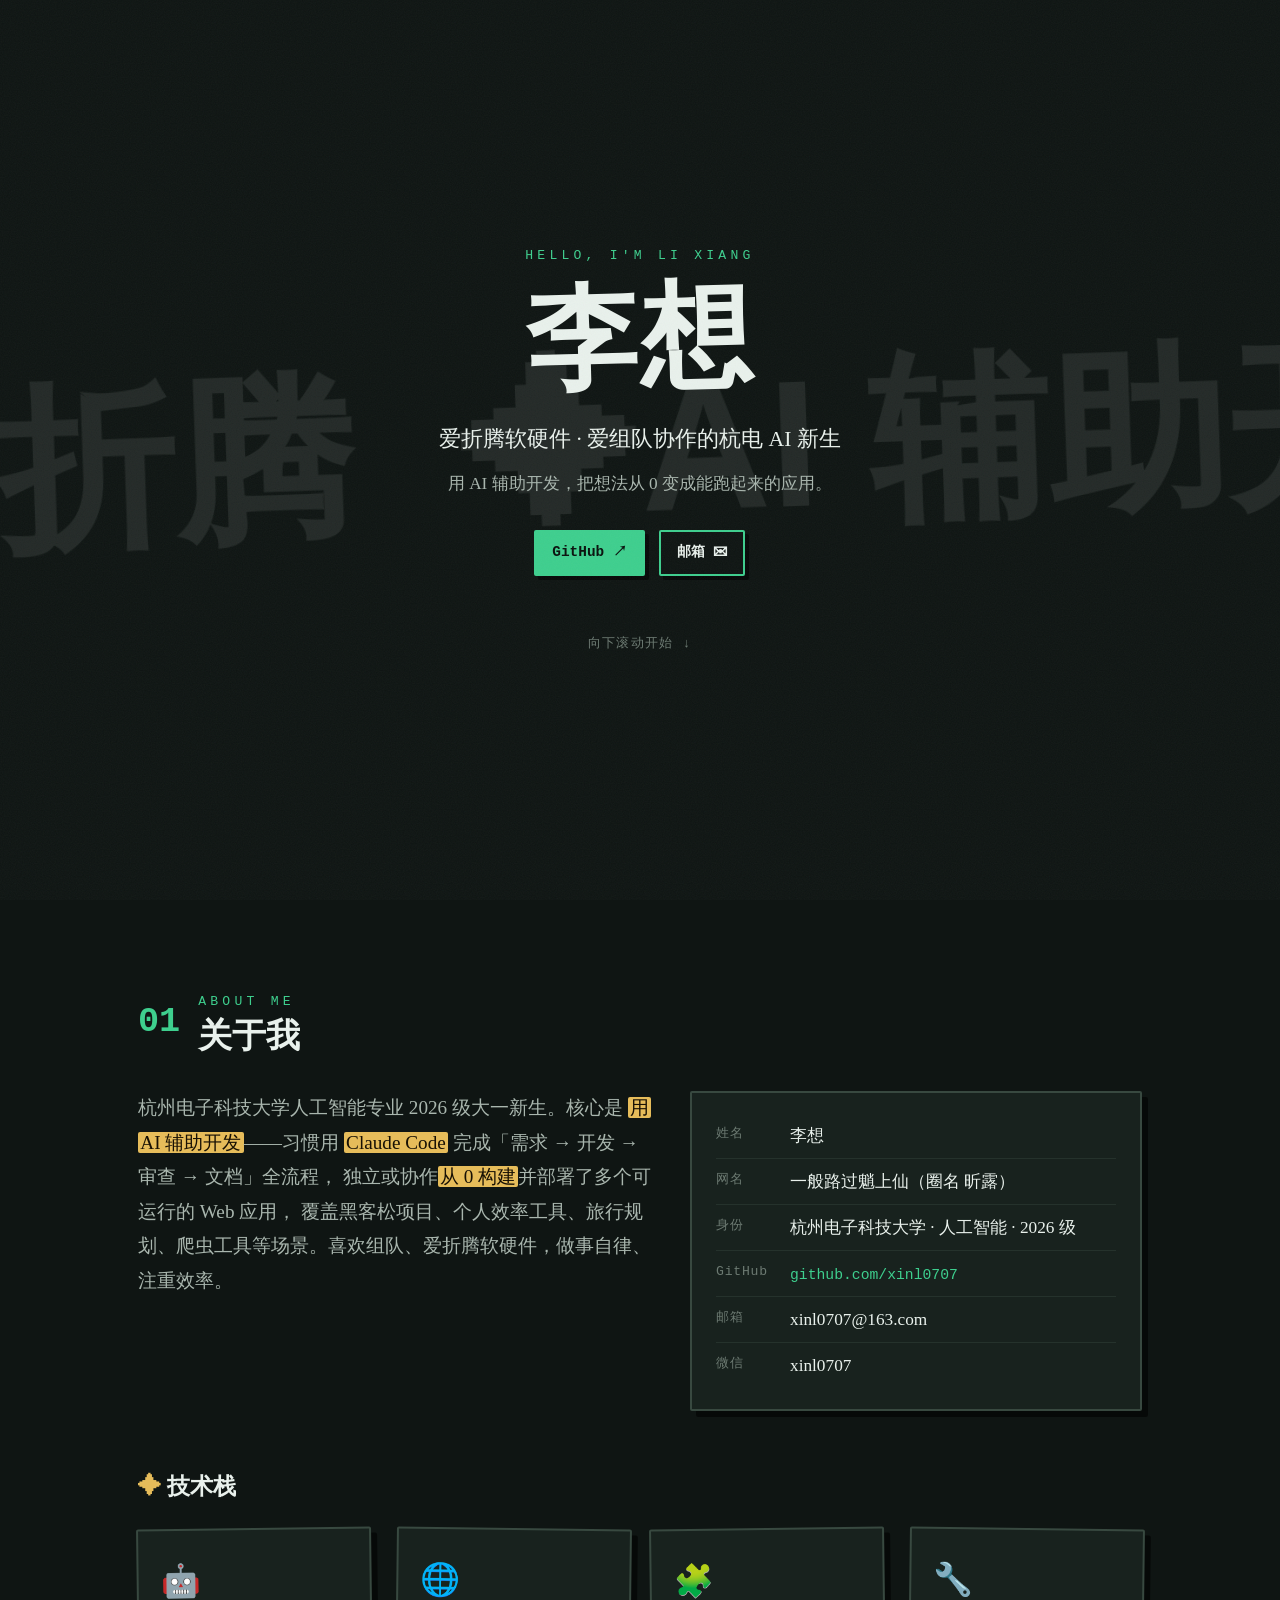
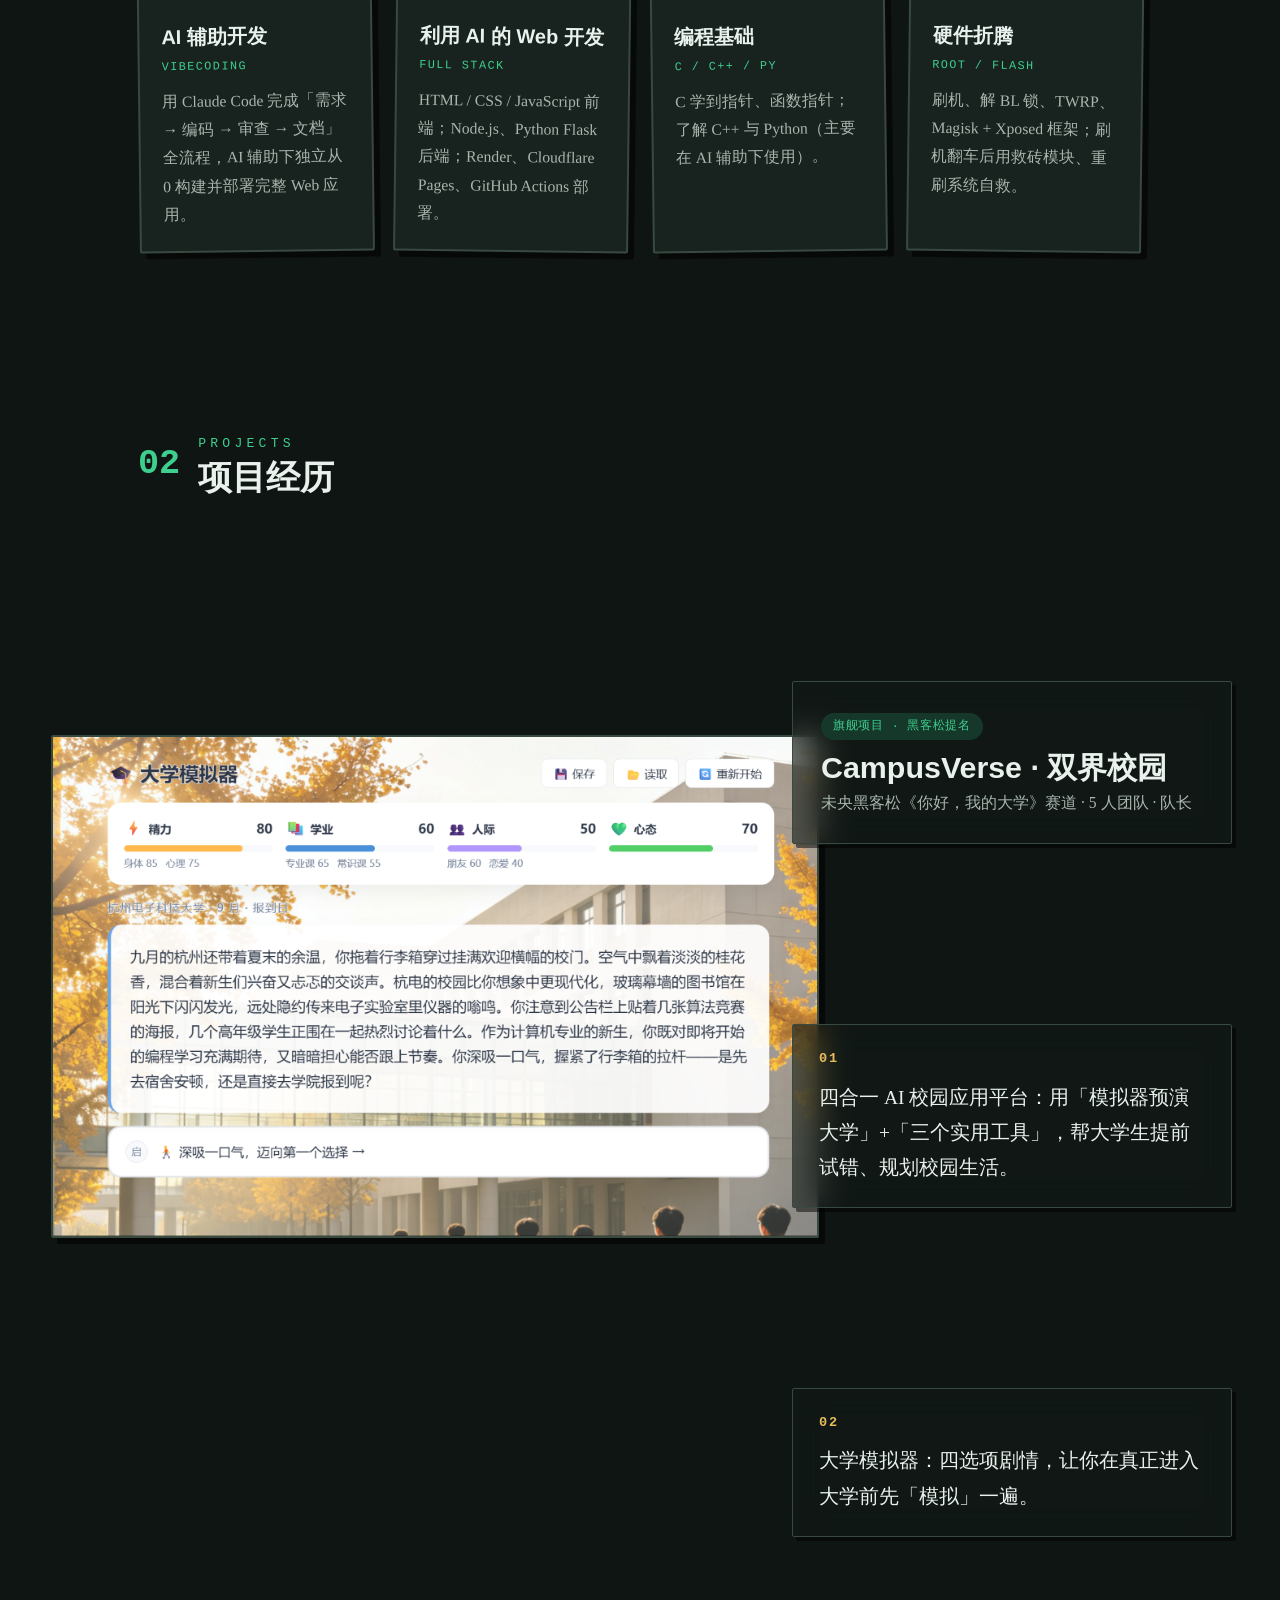
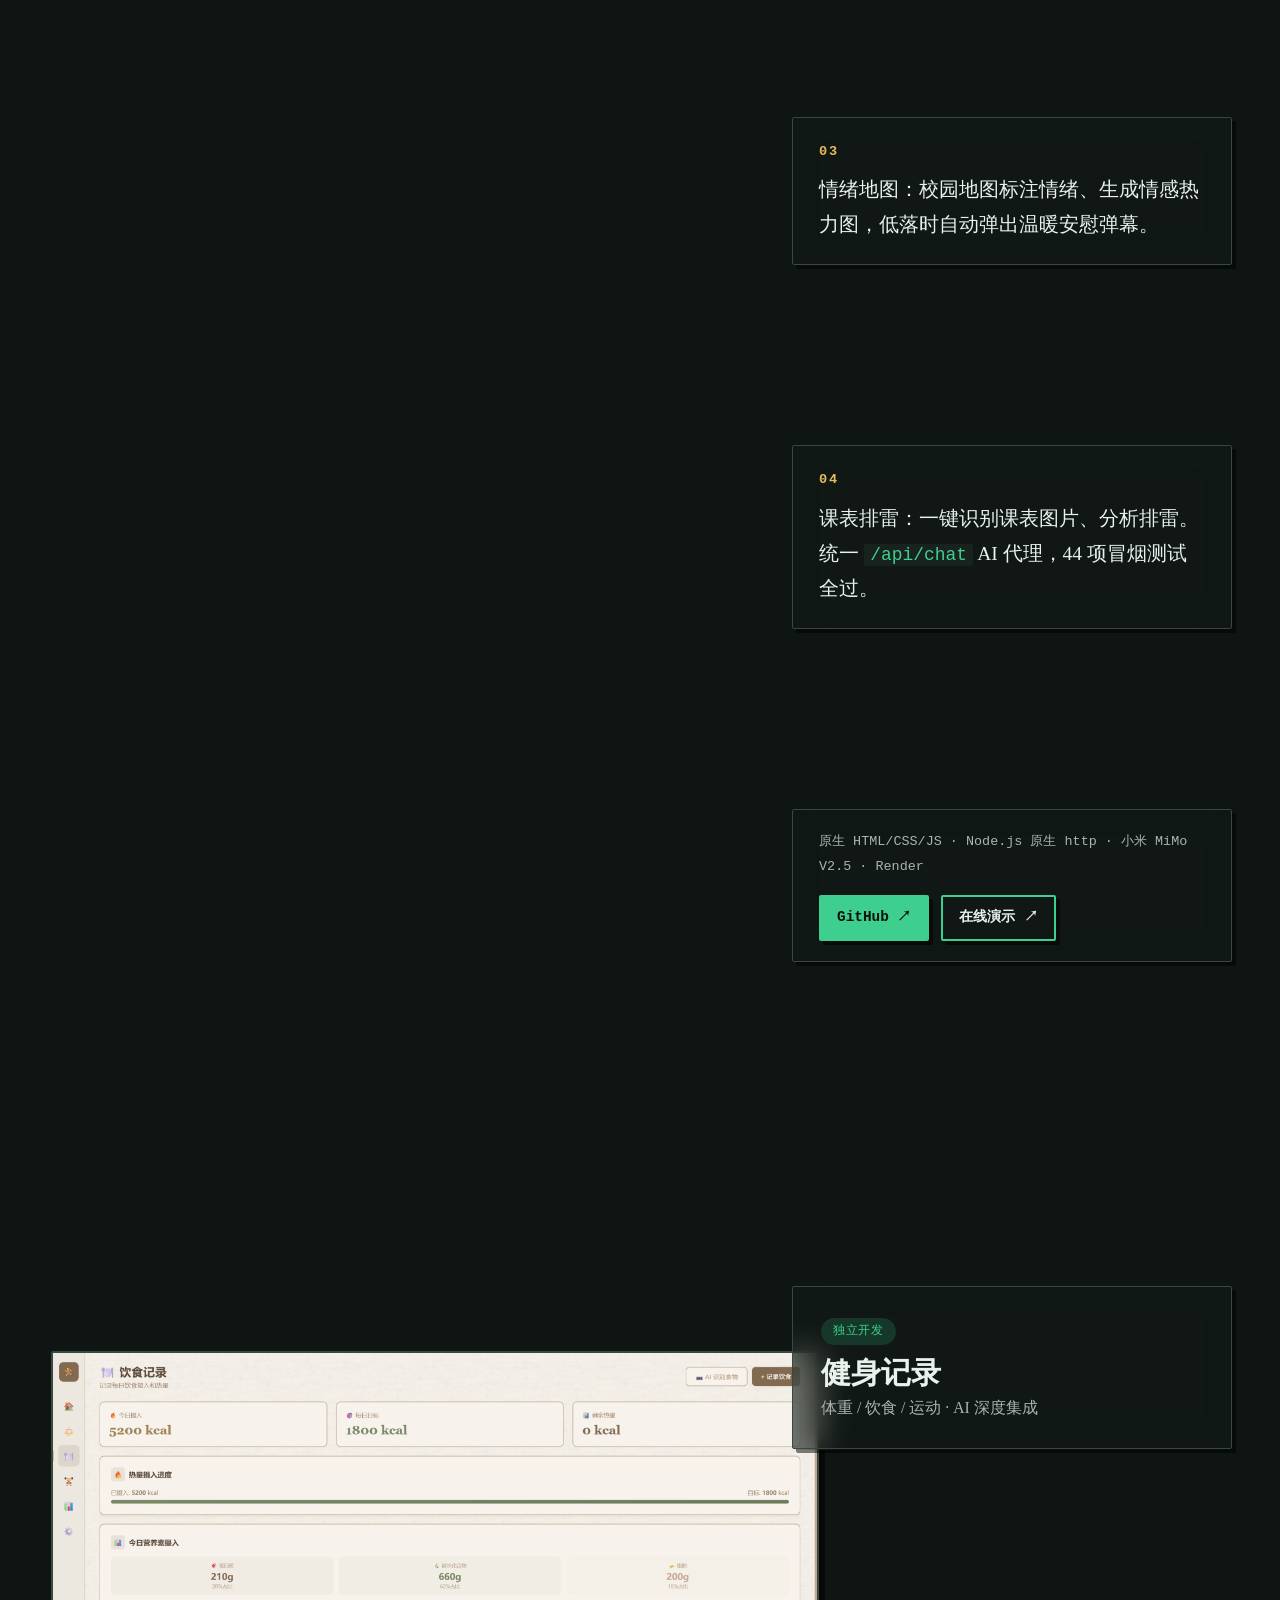
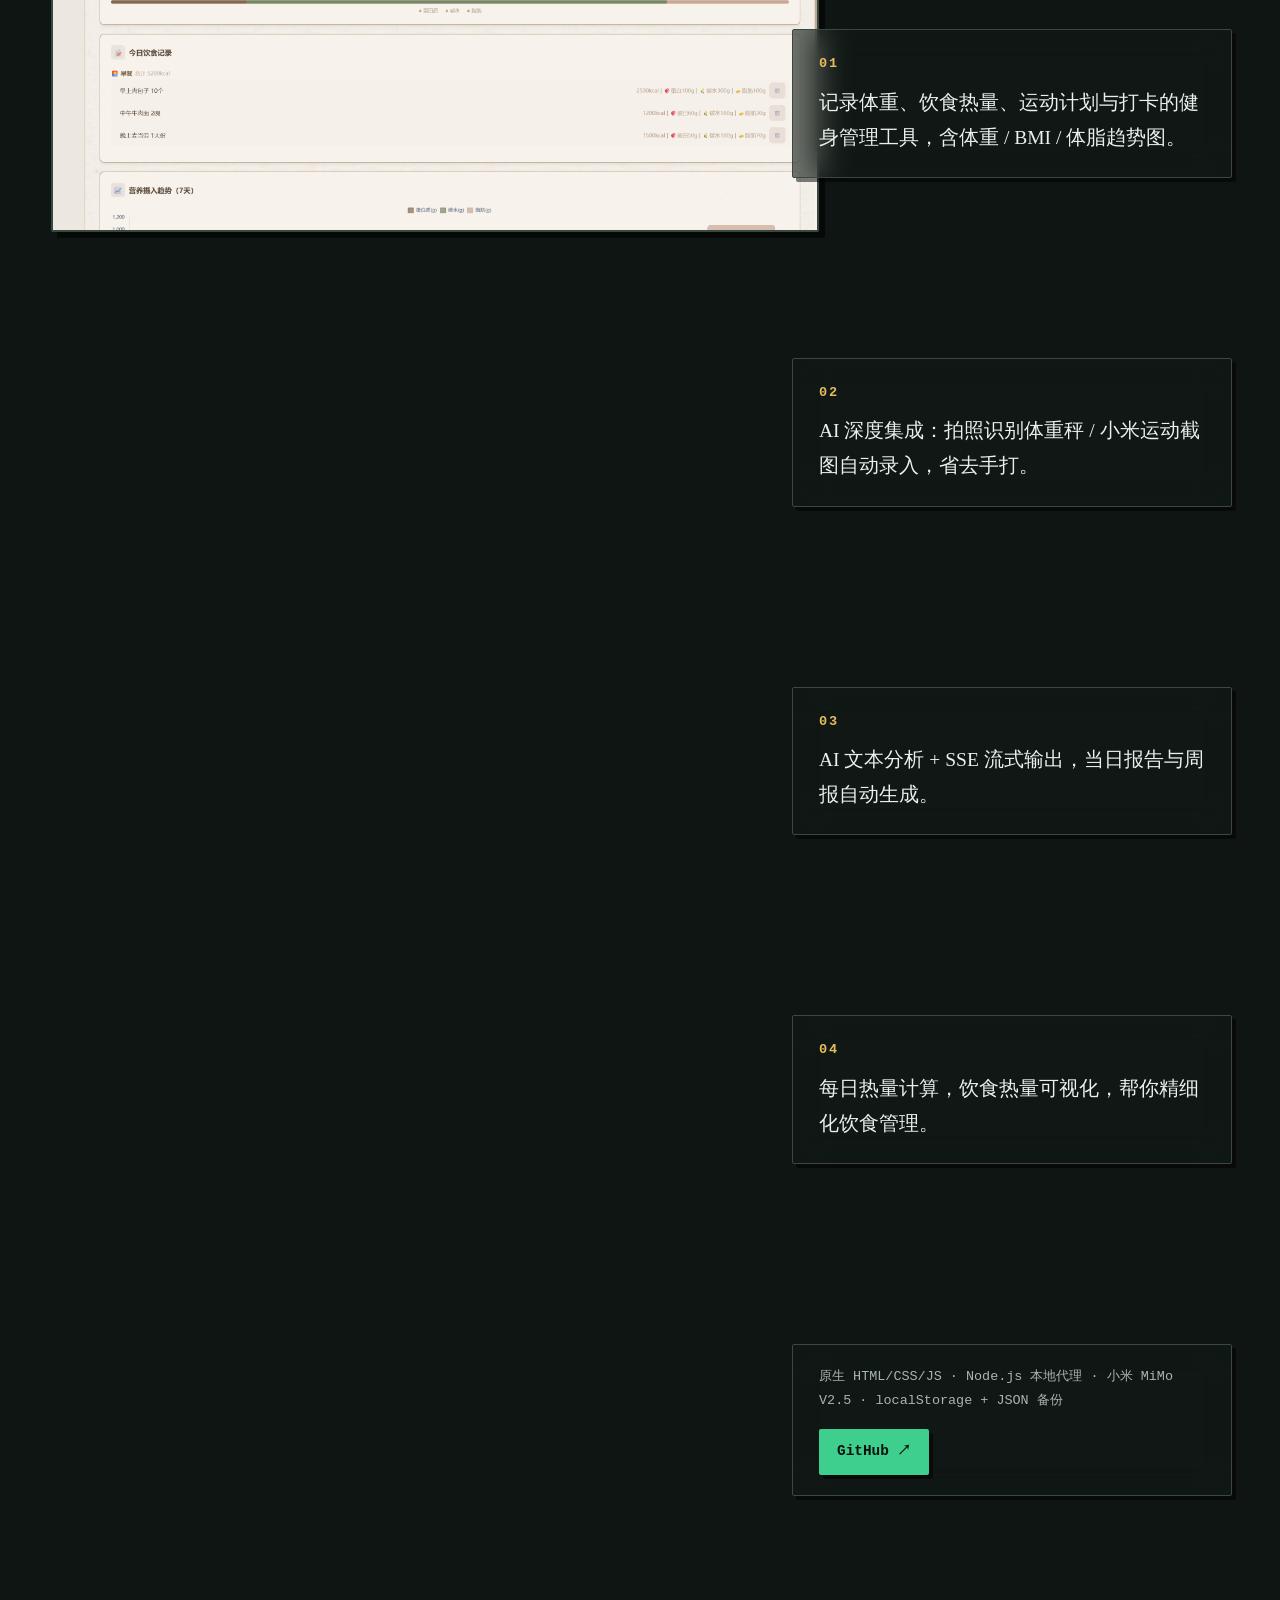
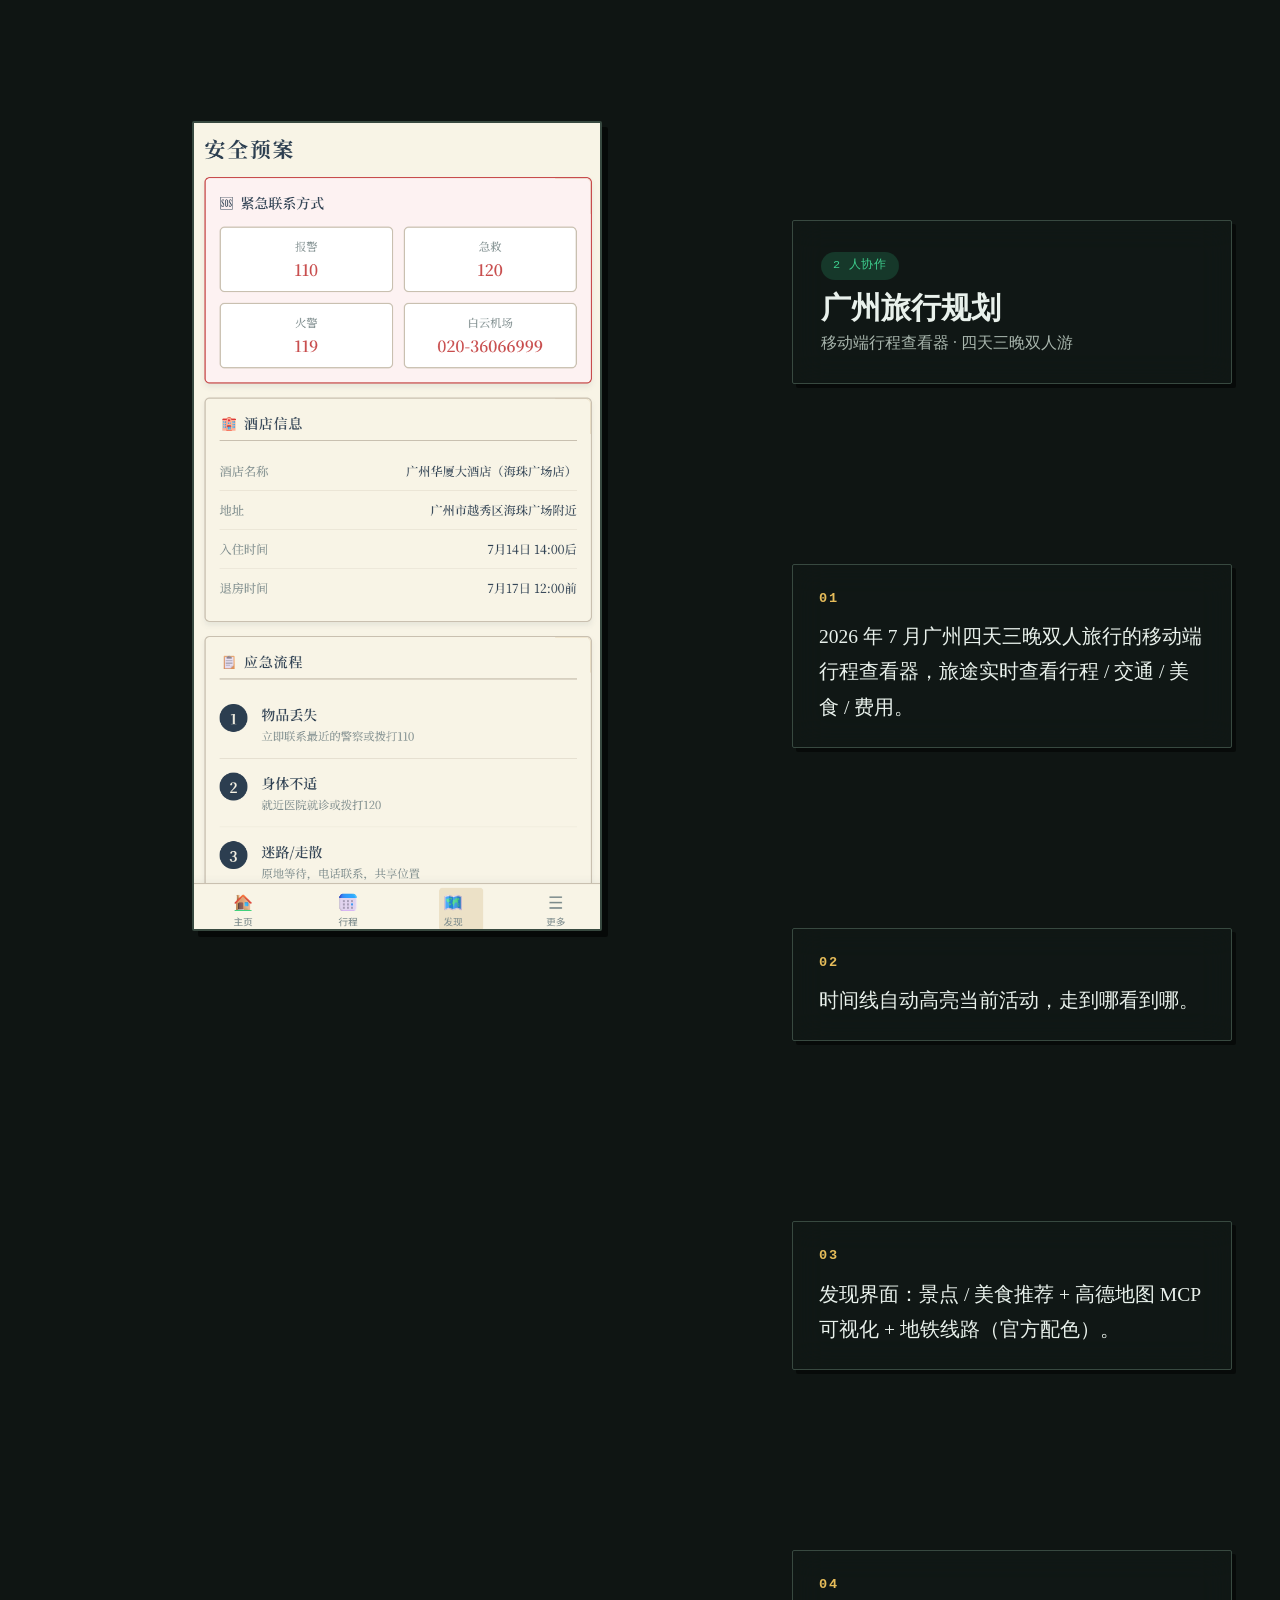
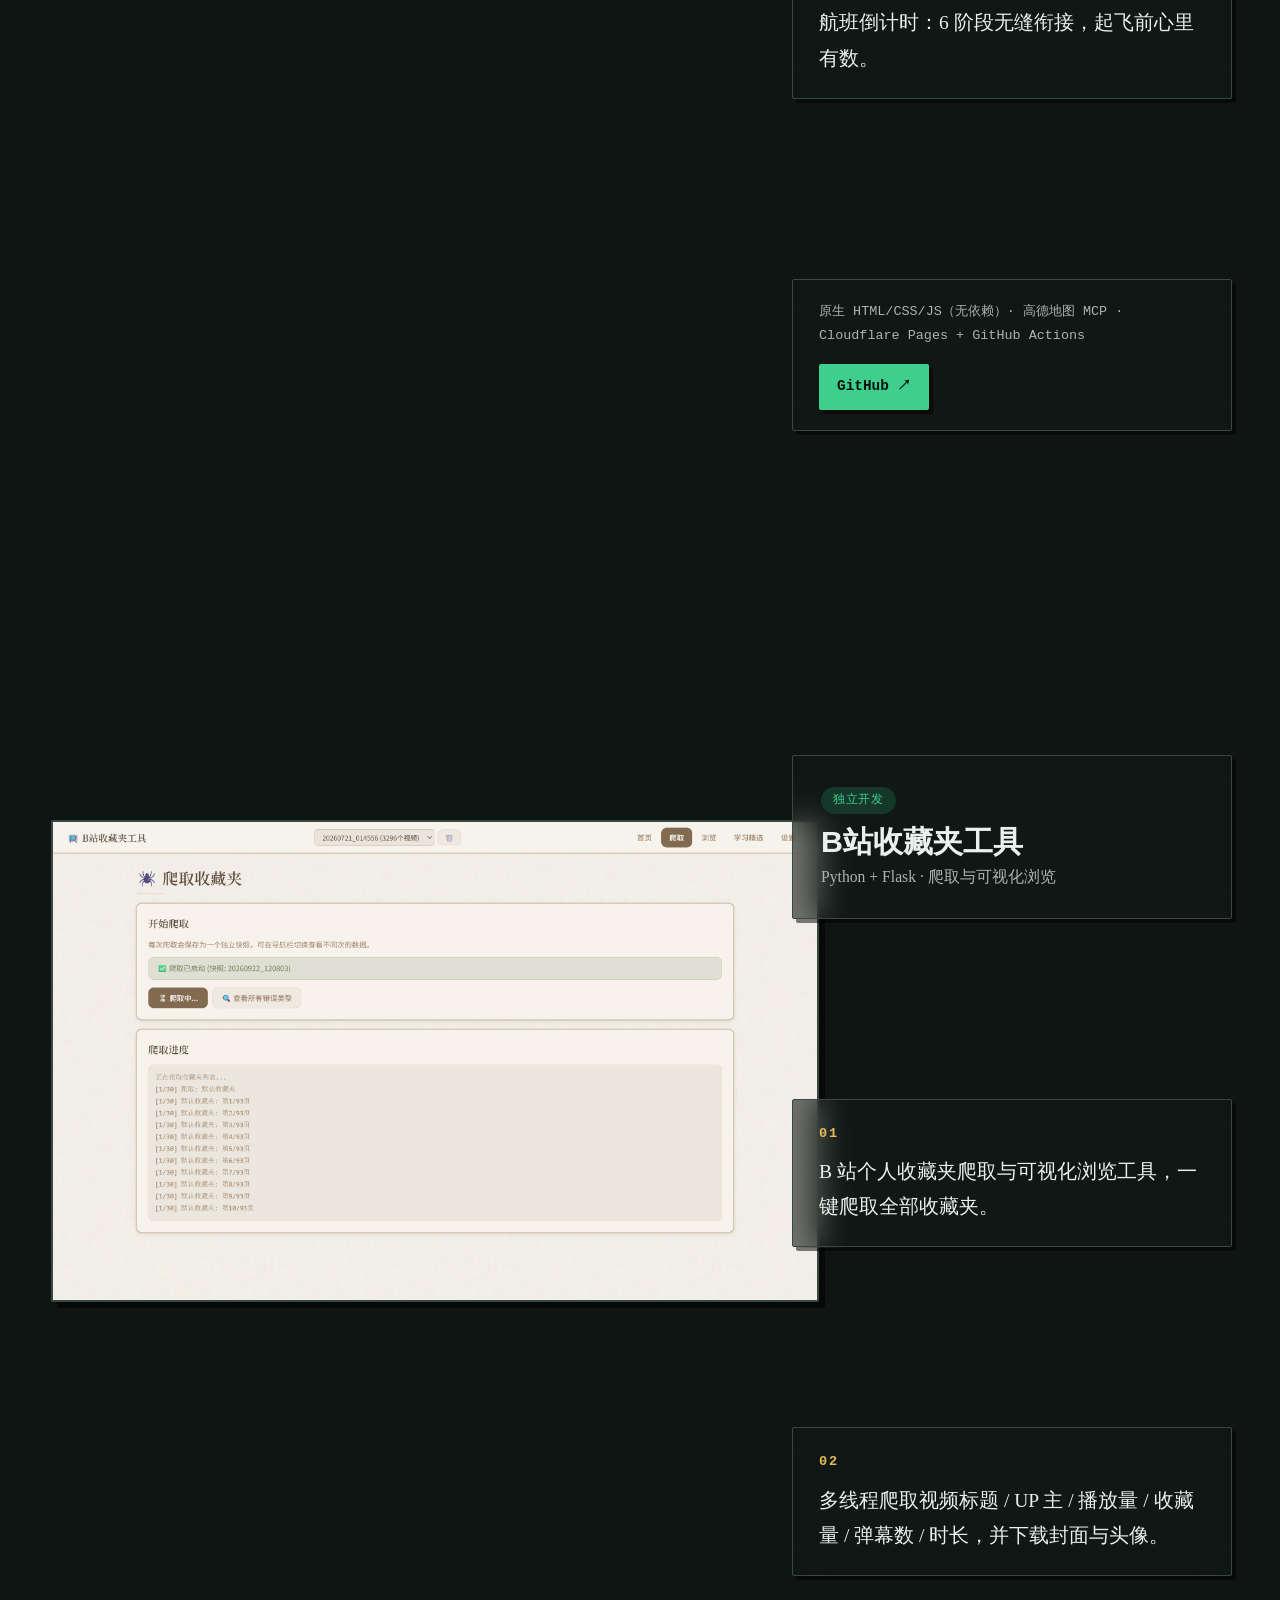
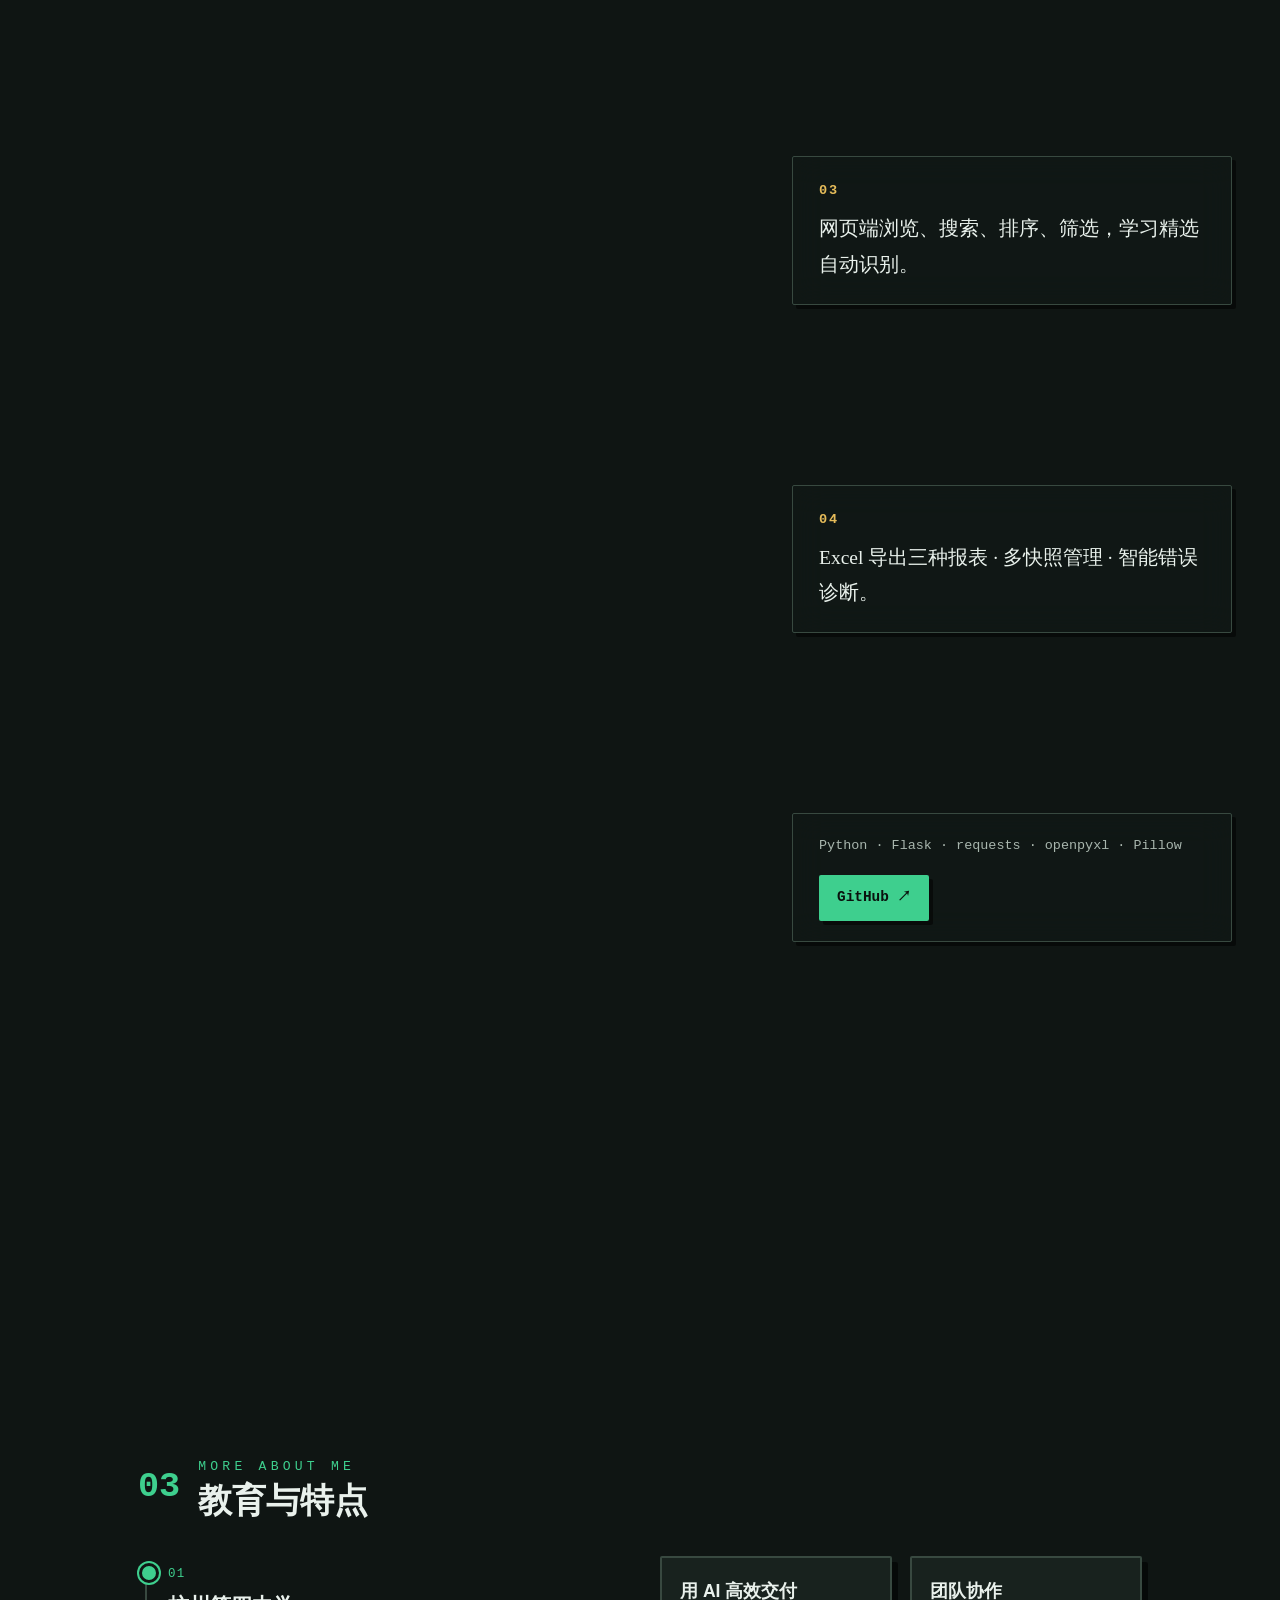
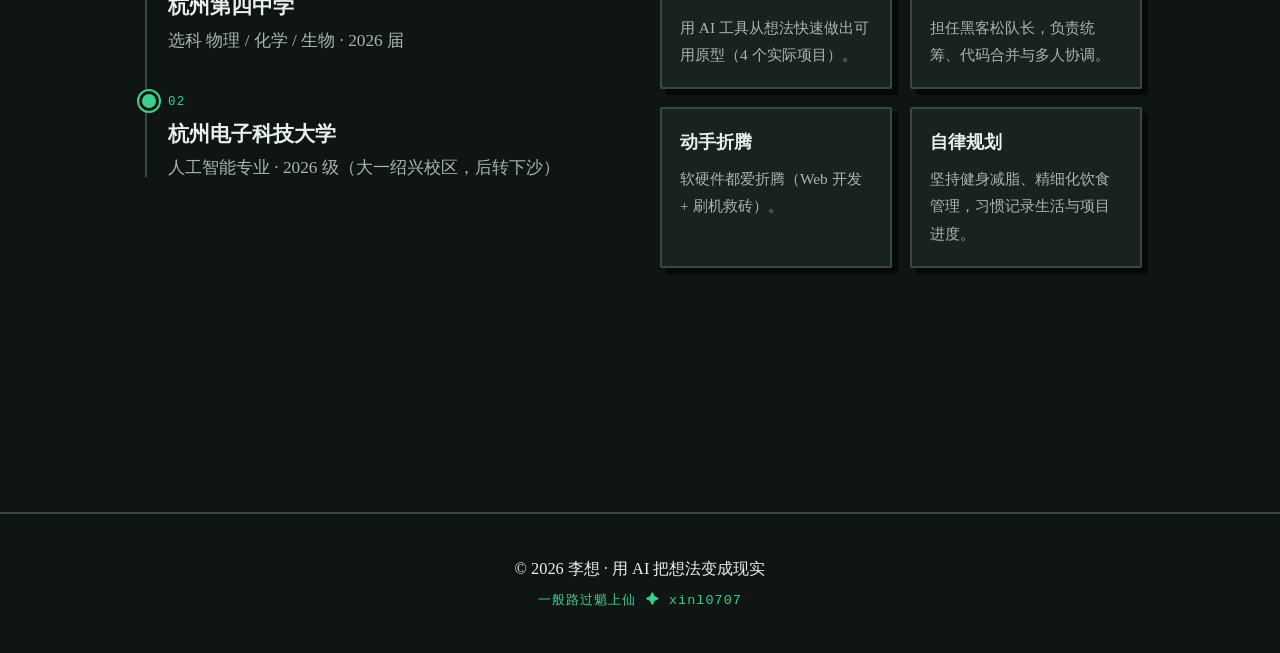
==== index.html @ 824c19a6 "Add README; move site to repo root for Pages deploy" ====
<!DOCTYPE html>
<html lang="zh-CN">
<head>
  <meta charset="UTF-8">
  <meta name="viewport" content="width=device-width, initial-scale=1.0">
  <title>李想 · 一般路过魈上仙 · 杭电 AI 新生</title>
  <meta name="description" content="李想的技术作品集 —— 杭州电子科技大学人工智能 2026 级，用 AI 辅助开发的折腾青年。">
  <link rel="stylesheet" href="style.css">
</head>
<body>

  <!-- 纸纹颗粒（全屏覆盖） -->
  <div class="grain" aria-hidden="true"></div>

  <!-- 顶部固定横向跑马灯（滚动后出现，由 JS 填充内容） -->
  <div class="top-marquee" id="topMarquee" aria-hidden="true"></div>

  <!-- ============ 第一屏：Hero（巨大跑马灯背景） ============ -->
  <section class="hero" id="hero">
    <div class="hero-marquee" id="heroMarquee" aria-hidden="true"></div>
    <div class="hero-content">
      <p class="kicker">HELLO, I'M LI XIANG</p>
      <h1 class="hero-name">李想</h1>
      <p class="hero-slogan">爱折腾软硬件 · 爱组队协作的杭电 AI 新生</p>
      <p class="hero-intro">用 AI 辅助开发，把想法从 0 变成能跑起来的应用。</p>
      <div class="hero-links">
        <a class="btn" href="https://github.com/xinl0707" target="_blank" rel="noopener">GitHub ↗</a>
        <a class="btn btn-ghost" href="mailto:xinl0707@163.com">邮箱 ✉</a>
      </div>
      <p class="scroll-hint" aria-hidden="true">向下滚动开始 ↓</p>
    </div>
  </section>

  <!-- ============ 第二屏：关于我 + 技术栈（合并） ============ -->
  <section class="screen" id="about">
    <header class="section-head reveal">
      <span class="section-num">01</span>
      <div>
        <p class="kicker">ABOUT ME</p>
        <h2 class="section-title">关于我</h2>
      </div>
    </header>

    <div class="about-top">
      <p class="about-text reveal reveal-left">
        杭州电子科技大学人工智能专业 2026 级大一新生。核心是
        <span class="mark">用 AI 辅助开发</span>——习惯用
        <span class="mark">Claude Code</span> 完成「需求 → 开发 → 审查 → 文档」全流程，
        独立或协作<span class="mark">从 0 构建</span>并部署了多个可运行的 Web 应用，
        覆盖黑客松项目、个人效率工具、旅行规划、爬虫工具等场景。喜欢组队、爱折腾软硬件，做事自律、注重效率。
      </p>
      <dl class="id-card reveal reveal-right">
        <div class="id-row"><dt>姓名</dt><dd>李想</dd></div>
        <div class="id-row"><dt>网名</dt><dd>一般路过魈上仙（圈名 昕露）</dd></div>
        <div class="id-row"><dt>身份</dt><dd>杭州电子科技大学 · 人工智能 · 2026 级</dd></div>
        <div class="id-row"><dt>GitHub</dt><dd><a href="https://github.com/xinl0707" target="_blank" rel="noopener">github.com/xinl0707</a></dd></div>
        <div class="id-row"><dt>邮箱</dt><dd>xinl0707@163.com</dd></div>
        <div class="id-row"><dt>微信</dt><dd>xinl0707</dd></div>
      </dl>
    </div>

    <div class="skills-block reveal">
      <h3 class="skills-subhead">技术栈</h3>
      <div class="skill-grid">
        <div class="skill-card">
          <span class="skill-icon">🤖</span>
          <h4 class="skill-title">AI 辅助开发</h4>
          <p class="skill-tag">VIBECODING</p>
          <p class="skill-desc">用 Claude Code 完成「需求 → 编码 → 审查 → 文档」全流程，AI 辅助下独立从 0 构建并部署完整 Web 应用。</p>
        </div>
        <div class="skill-card">
          <span class="skill-icon">🌐</span>
          <h4 class="skill-title">利用 AI 的 Web 开发</h4>
          <p class="skill-tag">FULL STACK</p>
          <p class="skill-desc">HTML / CSS / JavaScript 前端；Node.js、Python Flask 后端；Render、Cloudflare Pages、GitHub Actions 部署。</p>
        </div>
        <div class="skill-card">
          <span class="skill-icon">🧩</span>
          <h4 class="skill-title">编程基础</h4>
          <p class="skill-tag">C / C++ / PY</p>
          <p class="skill-desc">C 学到指针、函数指针；了解 C++ 与 Python（主要在 AI 辅助下使用）。</p>
        </div>
        <div class="skill-card">
          <span class="skill-icon">🔧</span>
          <h4 class="skill-title">硬件折腾</h4>
          <p class="skill-tag">ROOT / FLASH</p>
          <p class="skill-desc">刷机、解 BL 锁、TWRP、Magisk + Xposed 框架；刷机翻车后用救砖模块、重刷系统自救。</p>
        </div>
      </div>
    </div>
  </section>

  <!-- ============ 第三屏：项目经历（scrollytelling） ============ -->
  <section class="projects" id="projects">
    <header class="section-head reveal">
      <span class="section-num">02</span>
      <div>
        <p class="kicker">PROJECTS</p>
        <h2 class="section-title">项目经历</h2>
      </div>
    </header>

    <!-- 项目 1：CampusVerse -->
    <article class="project">
      <div class="project__media">
        <div class="project__img is-active"><img src="assets/campusverse-home.jpeg" alt="CampusVerse 主网页"></div>
        <div class="project__img"><img src="assets/campusverse-simulator-start.png" alt="大学模拟器·启程"></div>
        <div class="project__img"><img src="assets/campusverse-mood-danmaku.png" alt="情绪地图·安慰弹幕"></div>
        <div class="project__img"><img src="assets/campusverse-schedule-analysis.png" alt="课表排雷·分析"></div>
      </div>
      <div class="project__body">
        <div class="project__head">
          <span class="badge">旗舰项目 · 黑客松提名</span>
          <h3 class="project-title">CampusVerse · 双界校园</h3>
          <p class="project-sub">未央黑客松《你好，我的大学》赛道 · 5 人团队 · 队长</p>
        </div>
        <div class="project__step" data-step="0">
          <span class="step-num">01</span>
          <p>四合一 AI 校园应用平台：用「模拟器预演大学」+「三个实用工具」，帮大学生提前试错、规划校园生活。</p>
        </div>
        <div class="project__step" data-step="1">
          <span class="step-num">02</span>
          <p>大学模拟器：四选项剧情，让你在真正进入大学前先「模拟」一遍。</p>
        </div>
        <div class="project__step" data-step="2">
          <span class="step-num">03</span>
          <p>情绪地图：校园地图标注情绪、生成情感热力图，低落时自动弹出温暖安慰弹幕。</p>
        </div>
        <div class="project__step" data-step="3">
          <span class="step-num">04</span>
          <p>课表排雷：一键识别课表图片、分析排雷。统一 <code>/api/chat</code> AI 代理，44 项冒烟测试全过。</p>
        </div>
        <div class="project__meta">
          <p class="project-tech">原生 HTML/CSS/JS · Node.js 原生 http · 小米 MiMo V2.5 · Render</p>
          <div class="project__links">
            <a class="btn" href="https://github.com/xinl0707/campusverse" target="_blank" rel="noopener">GitHub ↗</a>
            <a class="btn btn-ghost" href="https://campusverse-dk0n.onrender.com/" target="_blank" rel="noopener">在线演示 ↗</a>
          </div>
        </div>
      </div>
    </article>

    <!-- 项目 2：健身记录 -->
    <article class="project">
      <div class="project__media">
        <div class="project__img is-active"><img src="assets/fitness-home.png" alt="健身记录主界面"></div>
        <div class="project__img"><img src="assets/fitness-food-analysis.png" alt="AI 食物分析"></div>
        <div class="project__img"><img src="assets/fitness-ai-summary.png" alt="AI 总结界面"></div>
        <div class="project__img"><img src="assets/fitness-calorie.png" alt="每日热量计算"></div>
      </div>
      <div class="project__body">
        <div class="project__head">
          <span class="badge">独立开发</span>
          <h3 class="project-title">健身记录</h3>
          <p class="project-sub">体重 / 饮食 / 运动 · AI 深度集成</p>
        </div>
        <div class="project__step" data-step="0">
          <span class="step-num">01</span>
          <p>记录体重、饮食热量、运动计划与打卡的健身管理工具，含体重 / BMI / 体脂趋势图。</p>
        </div>
        <div class="project__step" data-step="1">
          <span class="step-num">02</span>
          <p>AI 深度集成：拍照识别体重秤 / 小米运动截图自动录入，省去手打。</p>
        </div>
        <div class="project__step" data-step="2">
          <span class="step-num">03</span>
          <p>AI 文本分析 + SSE 流式输出，当日报告与周报自动生成。</p>
        </div>
        <div class="project__step" data-step="3">
          <span class="step-num">04</span>
          <p>每日热量计算，饮食热量可视化，帮你精细化饮食管理。</p>
        </div>
        <div class="project__meta">
          <p class="project-tech">原生 HTML/CSS/JS · Node.js 本地代理 · 小米 MiMo V2.5 · localStorage + JSON 备份</p>
          <div class="project__links">
            <a class="btn" href="https://github.com/xinl0707/weight-tracker" target="_blank" rel="noopener">GitHub ↗</a>
          </div>
        </div>
      </div>
    </article>

    <!-- 项目 3：广州旅行（竖屏截图，完整展示） -->
    <article class="project project--portrait">
      <div class="project__media">
        <div class="project__img is-active"><img src="assets/trip-discovery.png" alt="发现界面·高德导航"></div>
        <div class="project__img"><img src="assets/trip-today-schedule.png" alt="今日日程"></div>
        <div class="project__img"><img src="assets/trip-safety.png" alt="安全预警建议"></div>
        <div class="project__img"><img src="assets/trip-flight.png" alt="航班倒计时"></div>
      </div>
      <div class="project__body">
        <div class="project__head">
          <span class="badge">2 人协作</span>
          <h3 class="project-title">广州旅行规划</h3>
          <p class="project-sub">移动端行程查看器 · 四天三晚双人游</p>
        </div>
        <div class="project__step" data-step="0">
          <span class="step-num">01</span>
          <p>2026 年 7 月广州四天三晚双人旅行的移动端行程查看器，旅途实时查看行程 / 交通 / 美食 / 费用。</p>
        </div>
        <div class="project__step" data-step="1">
          <span class="step-num">02</span>
          <p>时间线自动高亮当前活动，走到哪看到哪。</p>
        </div>
        <div class="project__step" data-step="2">
          <span class="step-num">03</span>
          <p>发现界面：景点 / 美食推荐 + 高德地图 MCP 可视化 + 地铁线路（官方配色）。</p>
        </div>
        <div class="project__step" data-step="3">
          <span class="step-num">04</span>
          <p>航班倒计时：6 阶段无缝衔接，起飞前心里有数。</p>
        </div>
        <div class="project__meta">
          <p class="project-tech">原生 HTML/CSS/JS（无依赖）· 高德地图 MCP · Cloudflare Pages + GitHub Actions</p>
          <div class="project__links">
            <a class="btn" href="https://github.com/xinl0707/guangzhou-trip" target="_blank" rel="noopener">GitHub ↗</a>
          </div>
        </div>
      </div>
    </article>

    <!-- 项目 4：B站收藏夹 -->
    <article class="project">
      <div class="project__media">
        <div class="project__img is-active"><img src="assets/bilibili-home.png" alt="B站收藏夹主界面"></div>
        <div class="project__img"><img src="assets/bilibili-crawling.png" alt="爬取过程界面"></div>
        <div class="project__img"><img src="assets/bilibili-result.png" alt="爬取结果界面"></div>
        <div class="project__img"><img src="assets/bilibili-config.png" alt="配置界面"></div>
      </div>
      <div class="project__body">
        <div class="project__head">
          <span class="badge">独立开发</span>
          <h3 class="project-title">B站收藏夹工具</h3>
          <p class="project-sub">Python + Flask · 爬取与可视化浏览</p>
        </div>
        <div class="project__step" data-step="0">
          <span class="step-num">01</span>
          <p>B 站个人收藏夹爬取与可视化浏览工具，一键爬取全部收藏夹。</p>
        </div>
        <div class="project__step" data-step="1">
          <span class="step-num">02</span>
          <p>多线程爬取视频标题 / UP 主 / 播放量 / 收藏量 / 弹幕数 / 时长，并下载封面与头像。</p>
        </div>
        <div class="project__step" data-step="2">
          <span class="step-num">03</span>
          <p>网页端浏览、搜索、排序、筛选，学习精选自动识别。</p>
        </div>
        <div class="project__step" data-step="3">
          <span class="step-num">04</span>
          <p>Excel 导出三种报表 · 多快照管理 · 智能错误诊断。</p>
        </div>
        <div class="project__meta">
          <p class="project-tech">Python · Flask · requests · openpyxl · Pillow</p>
          <div class="project__links">
            <a class="btn" href="https://github.com/xinl0707/bilibili-favorites-tool" target="_blank" rel="noopener">GitHub ↗</a>
          </div>
        </div>
      </div>
    </article>
  </section>

  <!-- ============ 结尾：教育背景 + 个人特点 ============ -->
  <section class="screen ending" id="ending">
    <header class="section-head reveal">
      <span class="section-num">03</span>
      <div>
        <p class="kicker">MORE ABOUT ME</p>
        <h2 class="section-title">教育与特点</h2>
      </div>
    </header>
    <div class="ending-grid">
      <div class="timeline reveal reveal-left">
        <ol class="timeline-list">
          <li class="timeline-item">
            <span class="timeline-num">01</span>
            <div>
              <h3 class="timeline-title">杭州第四中学</h3>
              <p class="timeline-sub">选科 物理 / 化学 / 生物 · 2026 届</p>
            </div>
          </li>
          <li class="timeline-item">
            <span class="timeline-num">02</span>
            <div>
              <h3 class="timeline-title">杭州电子科技大学</h3>
              <p class="timeline-sub">人工智能专业 · 2026 级（大一绍兴校区，后转下沙）</p>
            </div>
          </li>
        </ol>
      </div>
      <div class="hl-grid reveal reveal-right">
        <div class="hl-card"><h3>用 AI 高效交付</h3><p>用 AI 工具从想法快速做出可用原型（4 个实际项目）。</p></div>
        <div class="hl-card"><h3>团队协作</h3><p>担任黑客松队长，负责统筹、代码合并与多人协调。</p></div>
        <div class="hl-card"><h3>动手折腾</h3><p>软硬件都爱折腾（Web 开发 + 刷机救砖）。</p></div>
        <div class="hl-card"><h3>自律规划</h3><p>坚持健身减脂、精细化饮食管理，习惯记录生活与项目进度。</p></div>
      </div>
    </div>
  </section>

  <!-- 页脚 -->
  <footer class="footer">
    <p class="footer-line">© 2026 李想 · 用 AI 把想法变成现实</p>
    <p class="footer-nick">一般路过魈上仙 ✦ xinl0707</p>
  </footer>

  <script src="script.js"></script>
</body>
</html>
---- style.css ----
/* ============================================================
   「魈 · 夜」深色 scrollytelling —— 设计 token
   深墨绿纸底 + 玉青强调 + 暖金荧光笔，楷体手写 / 硬阴影 / 滚动叙事
   ============================================================ */
:root {
  --paper: #0F1513;
  --paper-deep: #18221E;
  --ink: #E9F1EC;
  --ink-soft: #A9B6AE;
  --ink-mute: #6C7A72;
  --line: #25322C;
  --line-strong: #384940;
  --jade: #3ECF8E;
  --jade-deep: #29A877;
  --jade-soft: #16382A;
  --gold: #E6BC5A;
  --gold-soft: #3A2F15;

  --shadow-hard: 6px 6px 0 rgba(0, 0, 0, .55);
  --shadow-sm:   4px 4px 0 rgba(0, 0, 0, .5);

  --font-display: 'Smiley Sans', 'LXGW WenKai', 'PingFang SC', 'Microsoft YaHei', 'SimHei', sans-serif;
  --font-body: 'LXGW WenKai', 'Kaiti SC', 'KaiTi', 'SimKai', 'STKaiti', 'Noto Serif CJK SC', serif;
  --font-mono: 'JetBrains Mono', 'SFMono-Regular', Consolas, 'Liberation Mono', monospace;

  --ease-out: cubic-bezier(.22, 1, .36, 1);
}

* { box-sizing: border-box; margin: 0; padding: 0; }

html { scroll-behavior: smooth; }

body {
  background: var(--paper);
  color: var(--ink);
  font-family: var(--font-body);
  font-size: 1.08rem;
  line-height: 1.8;
  -webkit-font-smoothing: antialiased;
  overflow-x: hidden;
}

a { color: var(--jade); text-decoration: none; }
a:hover { color: var(--gold); }
code {
  font-family: var(--font-mono);
  font-size: .92em;
  background: var(--paper-deep);
  color: var(--jade);
  padding: .05em .35em;
  border-radius: 2px;
}

.grain {
  position: fixed;
  inset: 0;
  z-index: 9999;
  pointer-events: none;
  opacity: .045;
  background-image: url("data:image/svg+xml,%3Csvg xmlns='http://www.w3.org/2000/svg' width='240' height='240'%3E%3Cfilter id='n'%3E%3CfeTurbulence type='fractalNoise' baseFrequency='0.85' numOctaves='2' stitchTiles='stitch'/%3E%3C/filter%3E%3Crect width='100%25' height='100%25' filter='url(%23n)'/%3E%3C/svg%3E");
}

.mark {
  background: var(--gold);
  color: #171004;
  padding: 0 .12em;
  border-radius: 2px;
  -webkit-box-decoration-break: clone;
  box-decoration-break: clone;
}

/* ============================================================
   跑马灯（大背景版 & 顶部细条版共用 track/group）
   ============================================================ */
.marquee__track {
  display: flex;
  width: max-content;
  animation: marquee-x 30s linear infinite;
}
.marquee__group {
  display: flex;
  align-items: center;
  gap: .6em;
  white-space: nowrap;
}

@keyframes marquee-x {
  from { transform: translateX(0); }
  to   { transform: translateX(-50%); }
}

/* 顶部固定细条（横向，滚动后由 JS 连续滑下） */
.top-marquee {
  position: fixed;
  top: 0;
  left: 0;
  right: 0;
  z-index: 90;
  height: 46px;
  display: flex;
  align-items: center;
  background: rgba(15, 21, 19, .88);
  backdrop-filter: blur(4px);
  border-bottom: 2px solid var(--line-strong);
  overflow: hidden;
  opacity: 0;
  transform: translateY(-100%);
  will-change: transform, opacity;
}
.top-marquee .marquee__track { animation-duration: 26s; }
.top-marquee .marquee__group {
  font-family: var(--font-mono);
  font-size: .95rem;
  letter-spacing: .06em;
  color: var(--gold);
  gap: 1.8em;
}
.top-marquee .sep { color: var(--jade); }

/* ============================================================
   第一屏：Hero
   ============================================================ */
.hero {
  position: relative;
  min-height: 100vh;
  display: flex;
  align-items: center;
  justify-content: center;
  overflow: hidden;
  padding: 80px 28px;
}

/* 巨大、变淡的斜向跑马灯背景（JS 控制缩放/位移/透明度） */
.hero-marquee {
  position: absolute;
  left: 50%;
  top: 50%;
  transform: translate(-50%, -50%) rotate(-2deg);
  font-family: var(--font-display);
  font-weight: 900;
  font-size: clamp(5rem, 14vw, 12rem);
  line-height: 1;
  color: var(--ink);
  opacity: .09;
  pointer-events: none;
  will-change: transform, opacity;
  white-space: nowrap;
}
.hero-marquee .marquee__track { animation-duration: 42s; }

.hero-content {
  position: relative;
  z-index: 2;
  text-align: center;
  max-width: 860px;
  will-change: transform, opacity;
}

.kicker {
  font-family: var(--font-mono);
  font-size: .82rem;
  letter-spacing: .32em;
  color: var(--jade);
  text-transform: uppercase;
  margin-bottom: 14px;
}

.hero-name {
  font-family: var(--font-display);
  font-weight: 900;
  font-size: clamp(3.2rem, 12vw, 7rem);
  line-height: 1;
  letter-spacing: .02em;
  transform: rotate(-1.5deg);
}

.hero-slogan { font-size: 1.35rem; margin: 26px 0 10px; }
.hero-intro { color: var(--ink-soft); margin-bottom: 30px; }
.hero-links { display: flex; gap: 14px; justify-content: center; flex-wrap: wrap; }

.scroll-hint {
  margin-top: 56px;
  font-family: var(--font-mono);
  font-size: .82rem;
  letter-spacing: .1em;
  color: var(--ink-mute);
  animation: hint-bob 1.8s ease-in-out infinite;
}

@keyframes hint-bob {
  0%, 100% { transform: translateY(0); opacity: .7; }
  50%      { transform: translateY(8px); opacity: 1; }
}

/* ============================================================
   屏幕区块 & 渐入动画
   ============================================================ */
.screen {
  min-height: 100vh;
  max-width: 1060px;
  margin: 0 auto;
  padding: 90px 28px;
  display: flex;
  flex-direction: column;
  justify-content: center;
}

.section-head {
  display: flex;
  align-items: center;
  gap: 18px;
  margin-bottom: 36px;
}
.section-num {
  font-family: var(--font-mono);
  font-weight: 700;
  font-size: 2.2rem;
  color: var(--jade);
  line-height: 1;
}
.section-head .kicker { margin-bottom: 4px; }
.section-title {
  font-family: var(--font-display);
  font-weight: 900;
  font-size: 2.1rem;
  line-height: 1.1;
}

/* 关于我：左简介 + 右身份卡 */
.about-top {
  display: grid;
  grid-template-columns: 1.15fr 1fr;
  gap: 32px;
  align-items: start;
}
.about-text {
  font-size: 1.2rem;
  color: var(--ink-soft);
}
.about-text .mark { color: #171004; }

.id-card {
  background: var(--paper-deep);
  border: 2px solid var(--line-strong);
  border-radius: 2px;
  box-shadow: var(--shadow-hard);
  padding: 20px 24px;
}
.id-row {
  display: flex;
  gap: 14px;
  padding: 7px 0;
  border-bottom: 1px solid var(--line);
}
.id-row:last-child { border-bottom: none; }
.id-row dt {
  flex: 0 0 60px;
  font-family: var(--font-mono);
  font-size: .82rem;
  color: var(--ink-mute);
  letter-spacing: .06em;
  padding-top: 2px;
}
.id-row dd { flex: 1; }
.id-row dd a { font-family: var(--font-mono); font-size: .92rem; }

/* 技术栈（并入关于我屏） */
.skills-block { margin-top: 56px; }
.skills-subhead {
  font-family: var(--font-display);
  font-weight: 900;
  font-size: 1.45rem;
  margin-bottom: 20px;
  color: var(--ink);
}
.skills-subhead::before {
  content: "✦ ";
  color: var(--gold);
}

.skill-grid {
  display: grid;
  grid-template-columns: repeat(auto-fit, minmax(220px, 1fr));
  gap: 22px;
}
.skill-card {
  background: var(--paper-deep);
  border: 2px solid var(--line-strong);
  border-radius: 2px;
  box-shadow: var(--shadow-hard);
  padding: 22px;
  transition: transform .18s var(--ease-out), box-shadow .18s var(--ease-out);
}
.skill-card:nth-child(odd)  { transform: rotate(-0.7deg); }
.skill-card:nth-child(even) { transform: rotate(0.7deg); }
.skill-card:hover {
  transform: rotate(0) translate(-2px, -2px);
  box-shadow: 8px 8px 0 rgba(0, 0, 0, .6);
}
.skill-icon { font-size: 2rem; }
.skill-title {
  font-family: var(--font-display);
  font-weight: 900;
  font-size: 1.25rem;
  margin: 8px 0 2px;
}
.skill-tag {
  font-family: var(--font-mono);
  font-size: .74rem;
  letter-spacing: .12em;
  color: var(--jade);
  margin-bottom: 10px;
}
.skill-desc { font-size: .98rem; color: var(--ink-soft); }

/* 渐入（只在启用 JS 时隐藏；无 JS 时内容直接可见） */
.reveal, .reveal-left, .reveal-right {
  transition: opacity .9s var(--ease-out), transform .9s var(--ease-out);
  will-change: opacity, transform;
}
.js .reveal, .js .reveal-left, .js .reveal-right { opacity: 0; }
.js .reveal       { transform: translateY(50px); }
.js .reveal-left  { transform: translateX(-70px); }
.js .reveal-right { transform: translateX(70px); }
.js .reveal.in, .js .reveal-left.in, .js .reveal-right.in { opacity: 1; transform: none; }

/* ============================================================
   项目经历：全屏 sticky 配图 + 右侧浮动毛玻璃小卡片
   ============================================================ */
.projects { padding: 90px 0; }
.projects .section-head { max-width: 1060px; margin: 0 auto 40px; padding: 0 28px; }

.project { position: relative; }

/* 全屏 sticky 图片（撑满，滚动时固定） */
.project__media {
  position: sticky;
  top: 0;
  height: 100vh;
  z-index: 1;
}
/* 图片离屏幕边缘留距；右侧让开浮动卡片 */
.project__img {
  position: absolute;
  inset: 6vh 36vw 6vh 4vw;
  display: flex;
  align-items: center;
  justify-content: center;
  opacity: 0;
  transition: opacity .5s ease;
}
.project__img.is-active { opacity: 1; }
/* 横向撑满、不裁切（上下可能留空） */
.project__img img {
  width: 100%;
  height: auto;
  max-height: 100%;
  object-fit: contain;
  border: 2px solid var(--line-strong);
  border-radius: 2px;
  box-shadow: var(--shadow-hard);
}

/* 广州旅行：竖屏截图，完整显示不裁切，上下留空隙 */
.project--portrait .project__img {
  inset: 5vh 42vw 5vh 4vw;
}
.project--portrait .project__img img {
  width: auto;
  height: auto;
  max-width: 100%;
  max-height: 100%;
  object-fit: contain;
}

/* 右侧浮动卡片列（拉上来叠在图片上） */
.project__body {
  position: relative;
  z-index: 2;
  margin-top: -100vh;
  padding: 16vh 48px 20vh;
  display: flex;
  flex-direction: column;
  align-items: flex-end;
  gap: 20vh;
}

/* 毛玻璃悬浮卡片（头 / 步骤 / 元信息统一玻璃质感） */
.project__head,
.project__step,
.project__meta {
  width: min(440px, 100%);
  background: rgba(18, 26, 23, .58);
  backdrop-filter: blur(16px);
  -webkit-backdrop-filter: blur(16px);
  border: 1px solid var(--line-strong);
  border-radius: 2px;
  box-shadow: var(--shadow-sm);
}

.project__head { padding: 26px 28px; }
.project__step {
  padding: 22px 26px;
  display: flex;
  flex-direction: column;
  gap: 8px;
}
.project__meta { padding: 20px 26px; }

.badge {
  display: inline-block;
  background: var(--jade-soft);
  color: var(--jade);
  font-family: var(--font-mono);
  font-size: .74rem;
  letter-spacing: .06em;
  padding: 3px 12px;
  border-radius: 999px;
  margin-bottom: 10px;
}
.project-title {
  font-family: var(--font-display);
  font-weight: 900;
  font-size: 1.9rem;
  line-height: 1.15;
}
.project-sub { font-size: .98rem; color: var(--ink-soft); margin-top: 4px; }

.step-num {
  font-family: var(--font-mono);
  font-weight: 700;
  font-size: .85rem;
  letter-spacing: .14em;
  color: var(--gold);
}
.project__step p { font-size: 1.22rem; color: var(--ink); }

.project-tech {
  font-family: var(--font-mono);
  font-size: .84rem;
  color: var(--ink-soft);
  margin-bottom: 16px;
}
.project__links { display: flex; gap: 12px; flex-wrap: wrap; }

/* ============================================================
   按钮
   ============================================================ */
.btn {
  font-family: var(--font-mono);
  font-size: .9rem;
  font-weight: 700;
  background: var(--jade);
  color: #0A120E;
  padding: 8px 16px;
  border: 2px solid var(--jade);
  border-radius: 2px;
  box-shadow: var(--shadow-sm);
  transition: transform .18s var(--ease-out), box-shadow .18s var(--ease-out);
}
.btn:hover {
  color: #0A120E;
  transform: translate(-2px, -2px);
  box-shadow: 6px 6px 0 rgba(0, 0, 0, .55);
}
.btn-ghost {
  background: transparent;
  color: var(--ink);
  border: 2px solid var(--jade);
}
.btn-ghost:hover { color: var(--jade); }

/* ============================================================
   结尾：教育时间线 + 特点
   ============================================================ */
.ending-grid {
  display: grid;
  grid-template-columns: 1fr 1fr;
  gap: 40px;
  align-items: start;
}

.timeline-list {
  list-style: none;
  position: relative;
  padding-left: 30px;
}
.timeline-list::before {
  content: "";
  position: absolute;
  left: 7px;
  top: 6px;
  bottom: 6px;
  width: 2px;
  background: var(--line-strong);
}
.timeline-item { position: relative; margin-bottom: 28px; }
.timeline-item::before {
  content: "";
  position: absolute;
  left: -29px;
  top: 7px;
  width: 14px;
  height: 14px;
  border-radius: 50%;
  background: var(--jade);
  border: 3px solid var(--paper);
  box-shadow: 0 0 0 2px var(--jade);
}
.timeline-num {
  font-family: var(--font-mono);
  font-size: .78rem;
  color: var(--jade);
  letter-spacing: .1em;
}
.timeline-title {
  font-family: var(--font-display);
  font-weight: 900;
  font-size: 1.3rem;
}
.timeline-sub { color: var(--ink-soft); }

.hl-grid {
  display: grid;
  grid-template-columns: 1fr 1fr;
  gap: 18px;
}
.hl-card {
  background: var(--paper-deep);
  border: 2px solid var(--line-strong);
  border-radius: 2px;
  box-shadow: var(--shadow-hard);
  padding: 18px;
}
.hl-card h3 {
  font-family: var(--font-display);
  font-weight: 900;
  font-size: 1.1rem;
  margin-bottom: 6px;
}
.hl-card p { color: var(--ink-soft); font-size: .96rem; }

/* ============================================================
   页脚
   ============================================================ */
.footer {
  border-top: 2px solid var(--line-strong);
  padding: 40px 28px;
  text-align: center;
}
.footer-line { font-size: 1.02rem; }
.footer-nick {
  font-family: var(--font-mono);
  font-size: .84rem;
  color: var(--jade);
  letter-spacing: .08em;
  margin-top: 6px;
}

/* ============================================================
   响应式
   ============================================================ */
@media (max-width: 900px) {
  .about-top { grid-template-columns: 1fr; }
  .project__media { position: relative; height: 55vh; }
  .project__img, .project--portrait .project__img { inset: 16px; }
  .project__img img { width: 100%; height: auto; max-height: 100%; object-fit: contain; }
  .project--portrait .project__img img {
    width: auto; height: auto; max-width: 100%; max-height: 100%; object-fit: contain;
  }
  .project__body {
    margin-top: 0;
    padding: 40px 24px;
    align-items: stretch;
    gap: 24px;
  }
  .project__head, .project__step, .project__meta { width: 100%; }
  .ending-grid { grid-template-columns: 1fr; }
}

@media (max-width: 640px) {
  body { font-size: 1.02rem; }
  .screen { padding: 60px 18px; }
  .hero { padding: 60px 18px; }
  .hero-name { font-size: clamp(3rem, 16vw, 5rem); }
  .hero-slogan { font-size: 1.15rem; }
  .section-title { font-size: 1.7rem; }
  .project__step p { font-size: 1.08rem; }
  .hl-grid { grid-template-columns: 1fr; }
  .top-marquee .marquee__group { font-size: .84rem; }
}
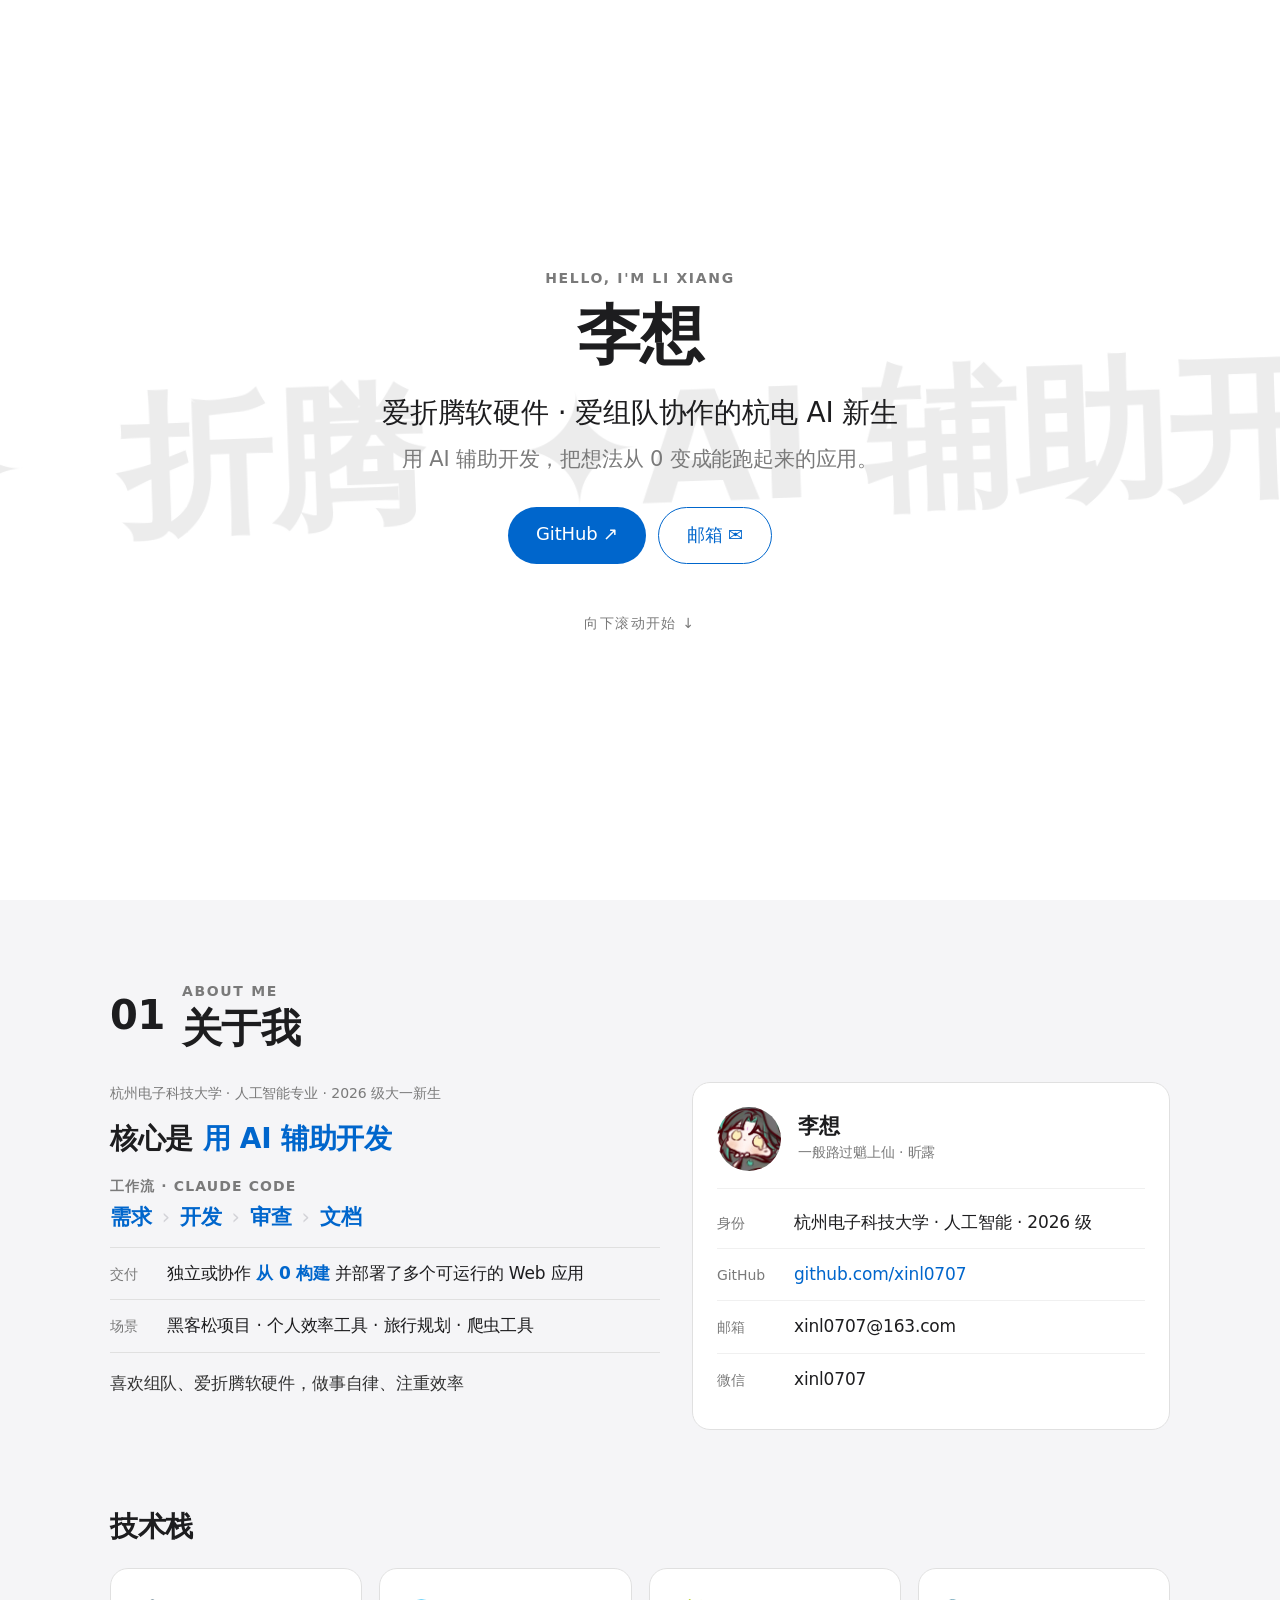
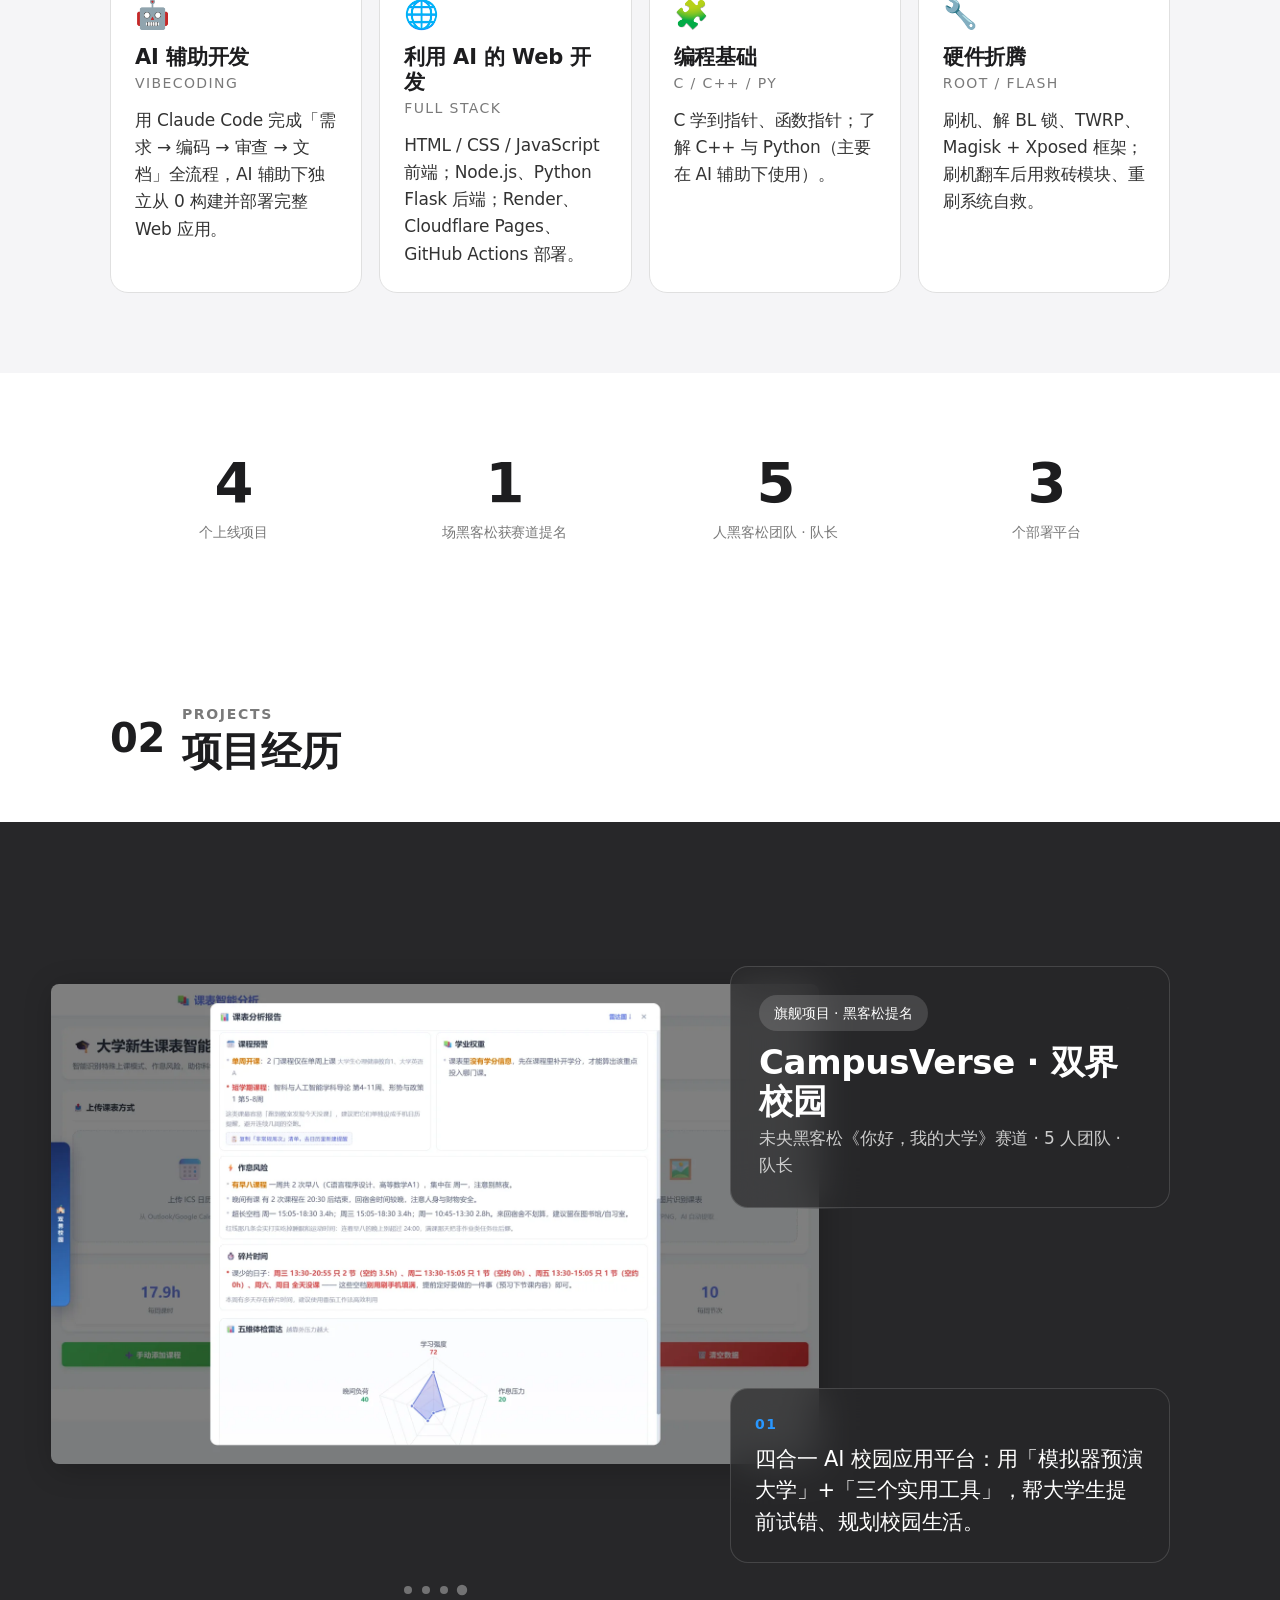
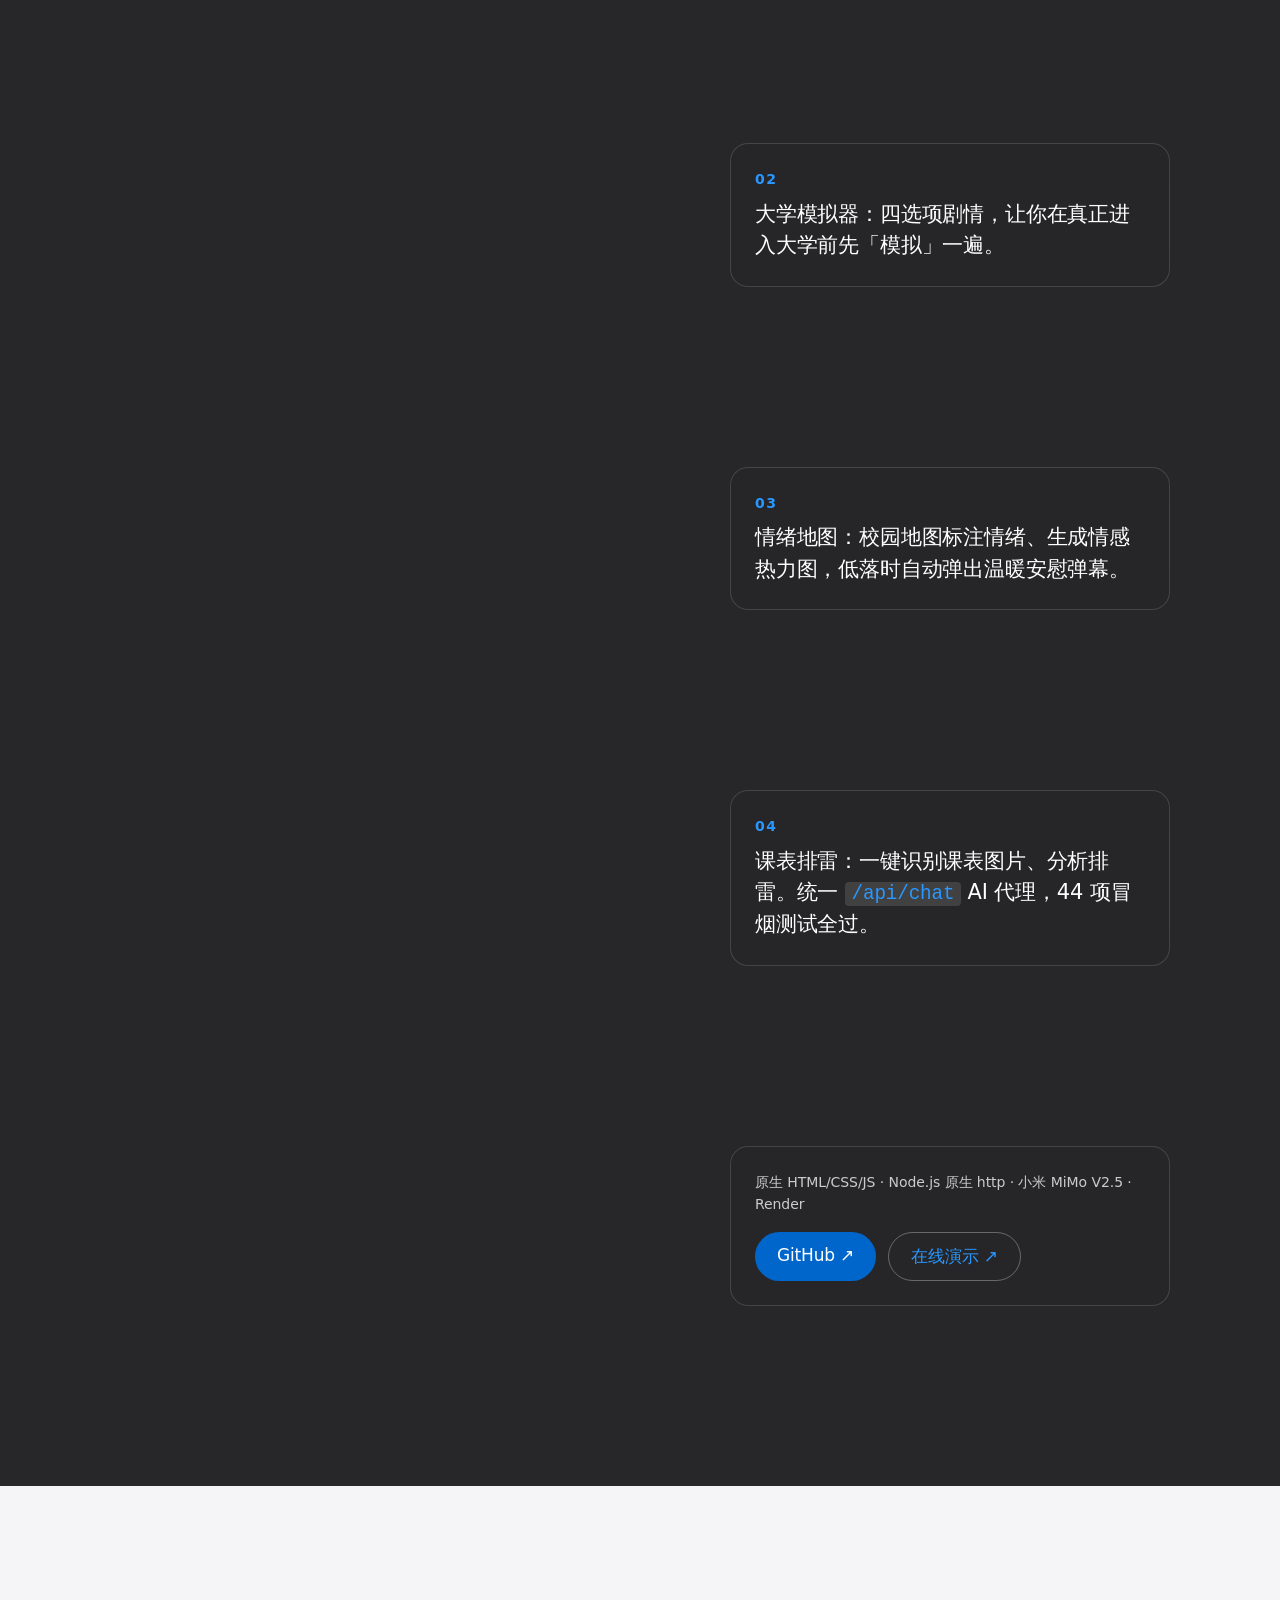
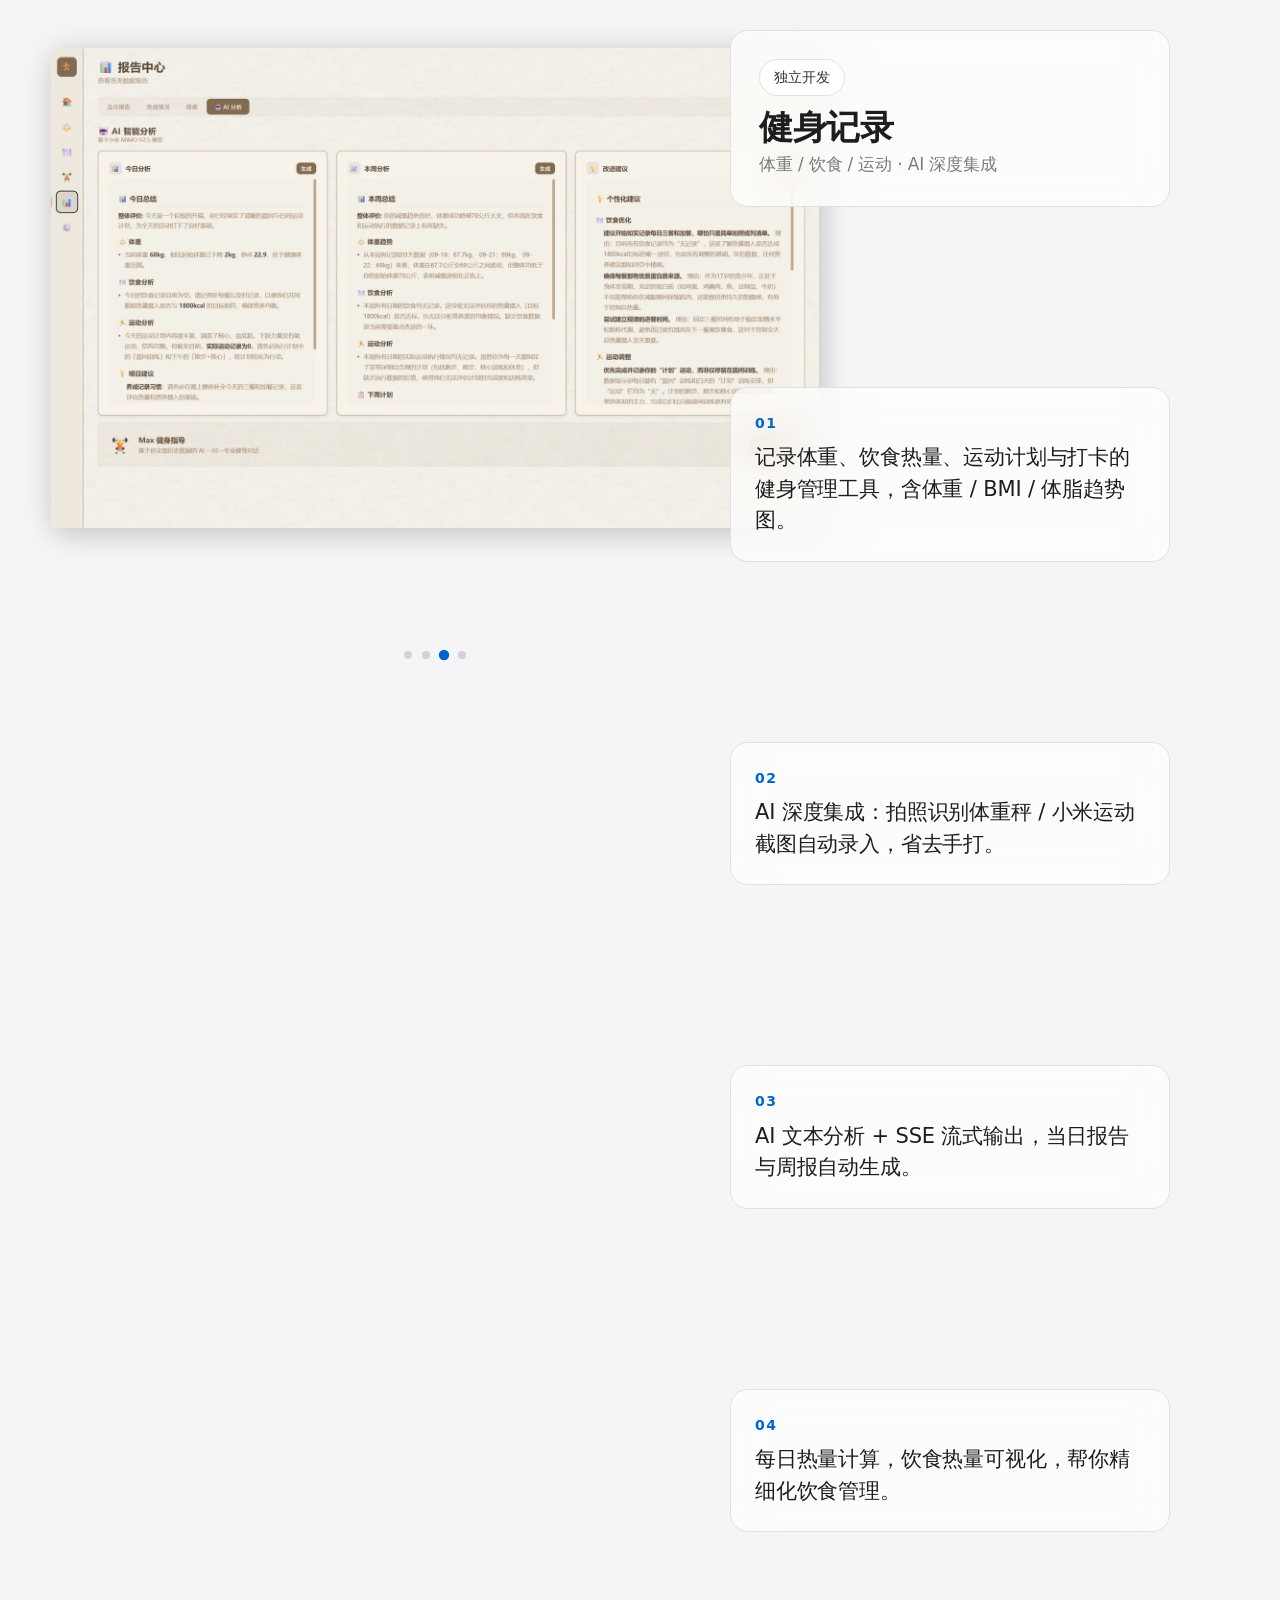
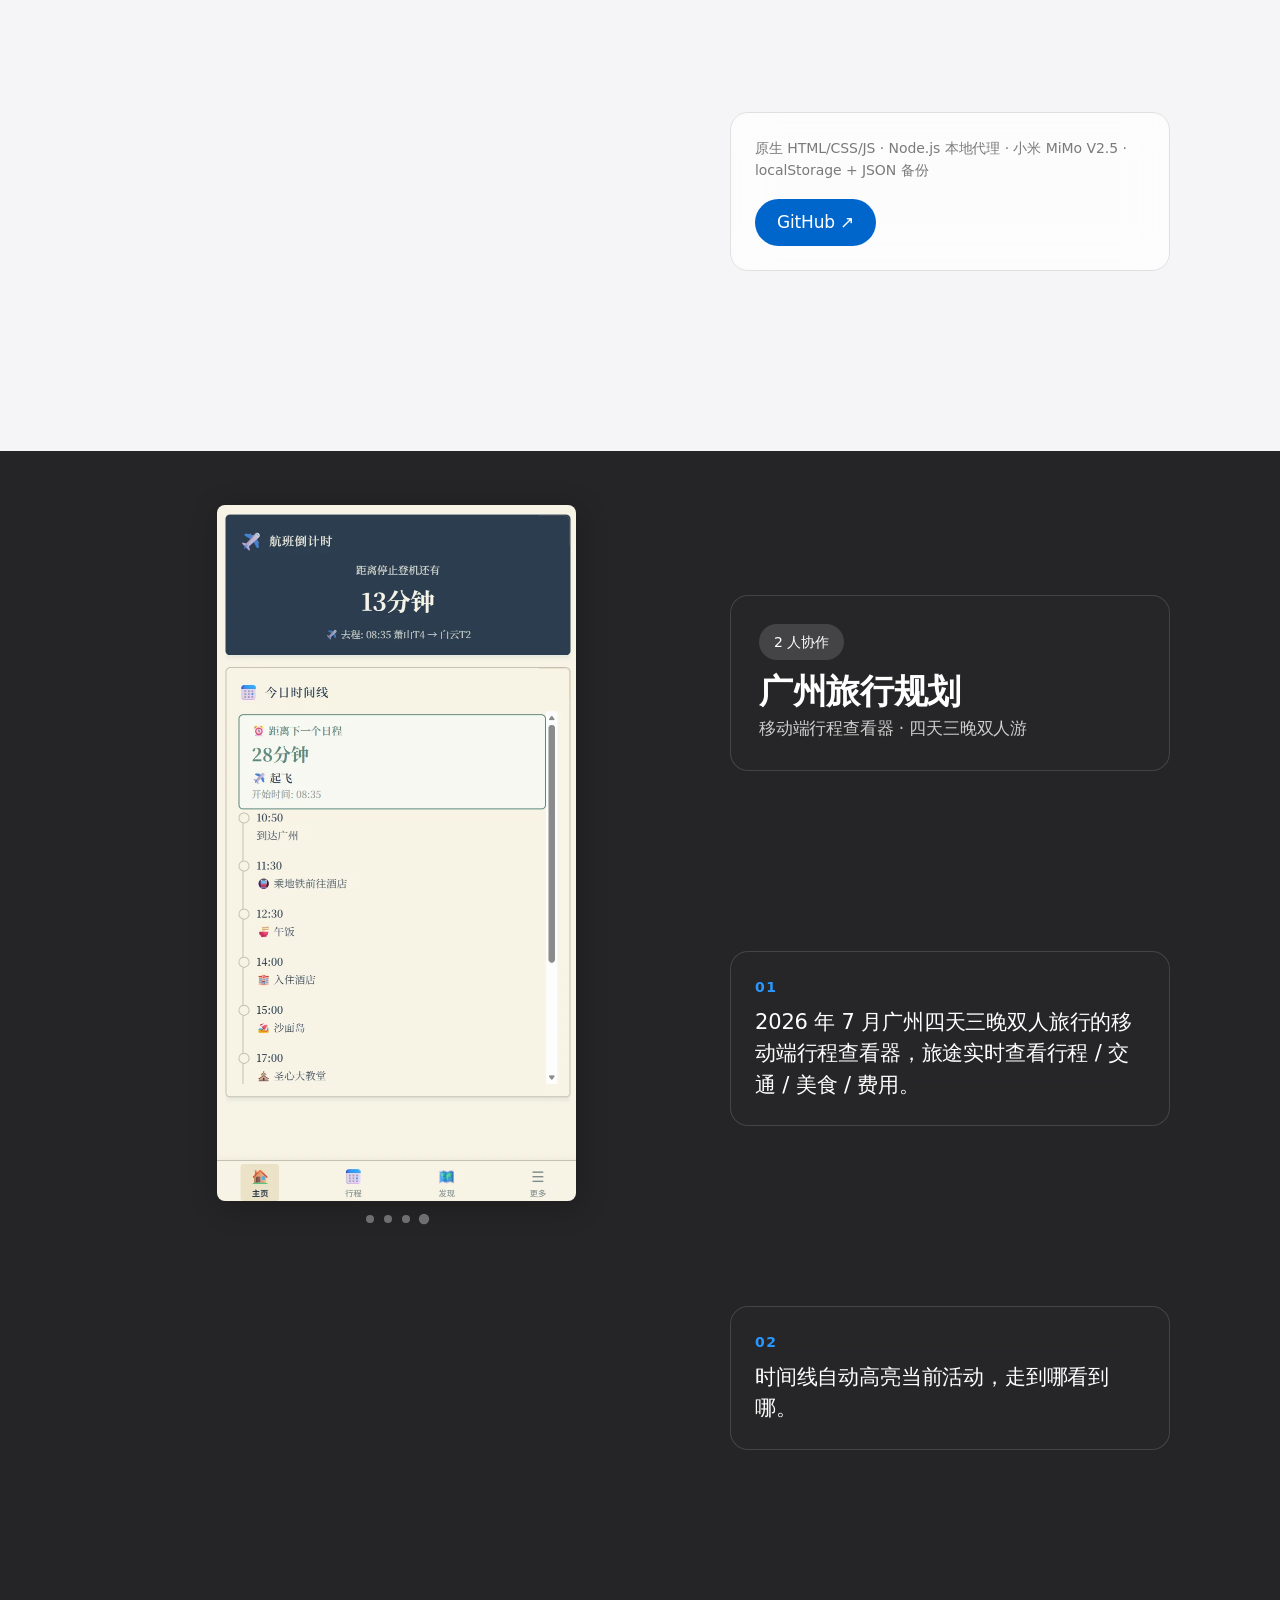
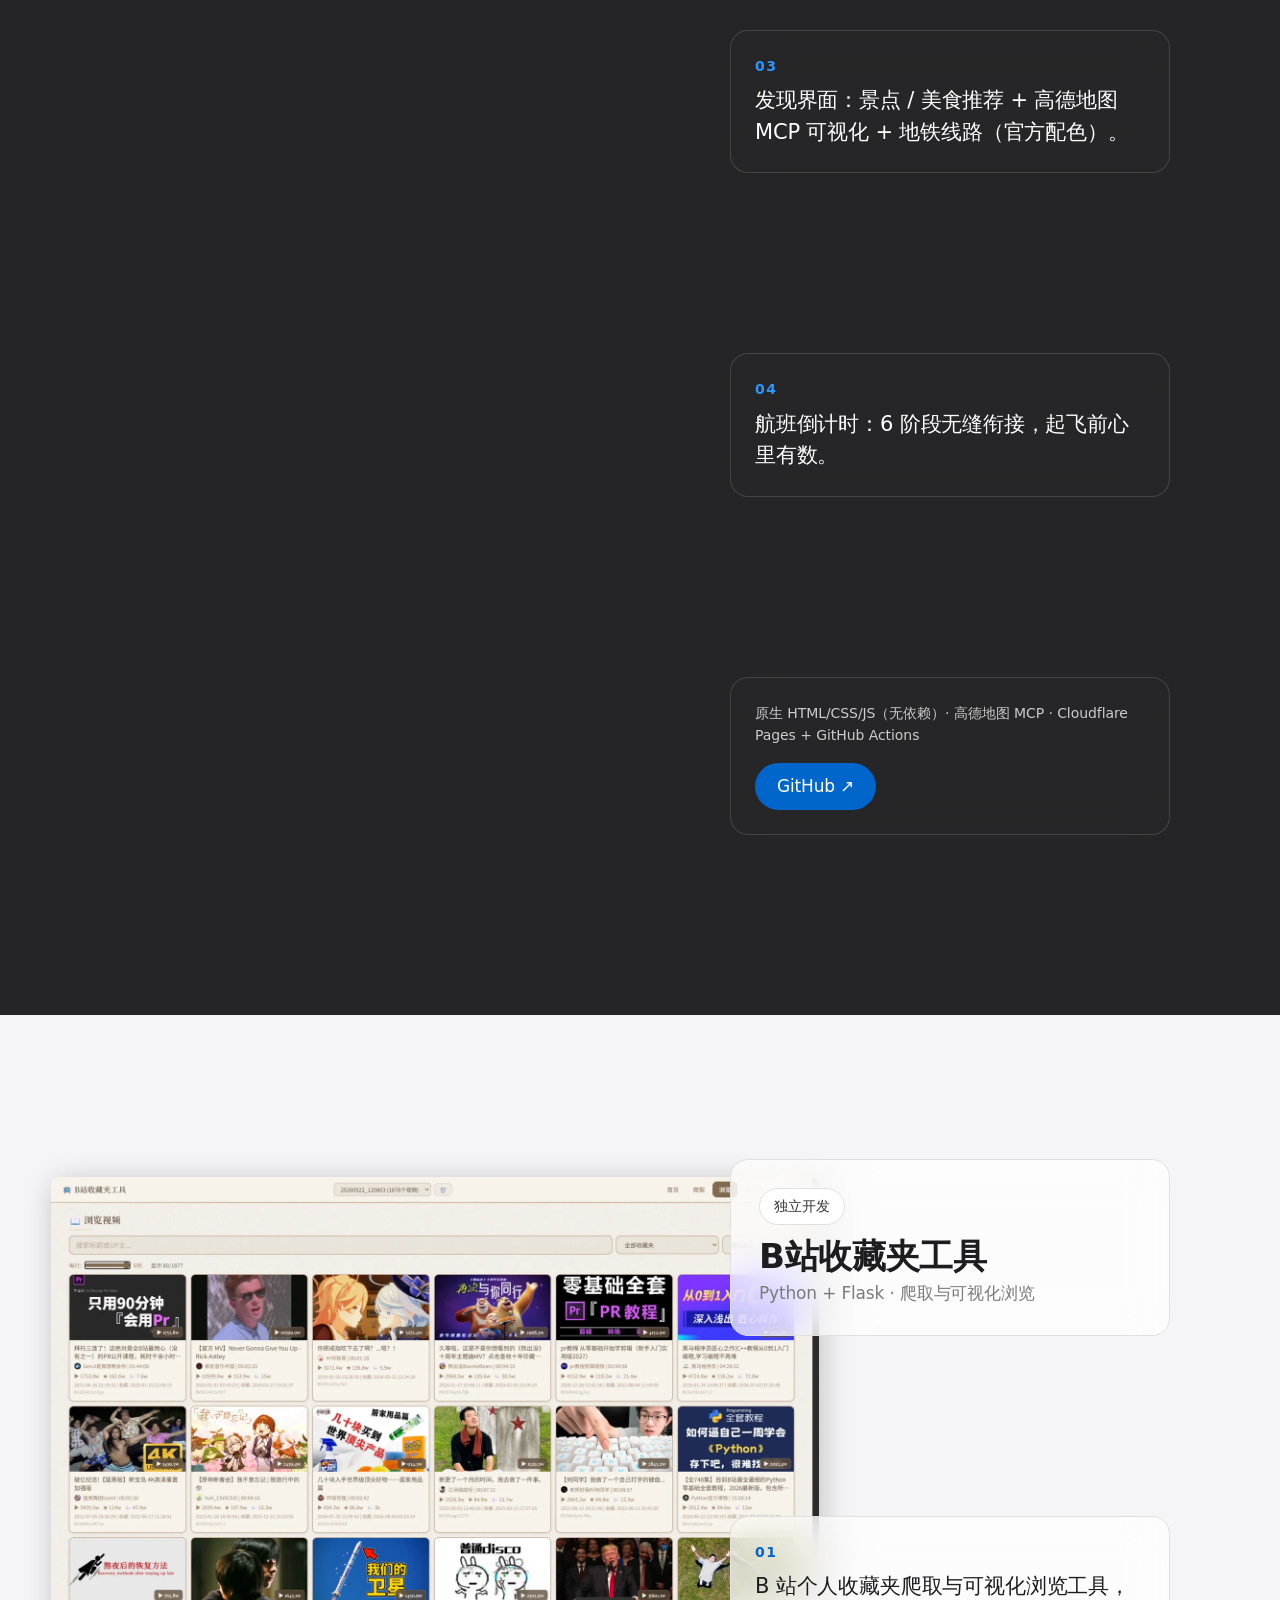
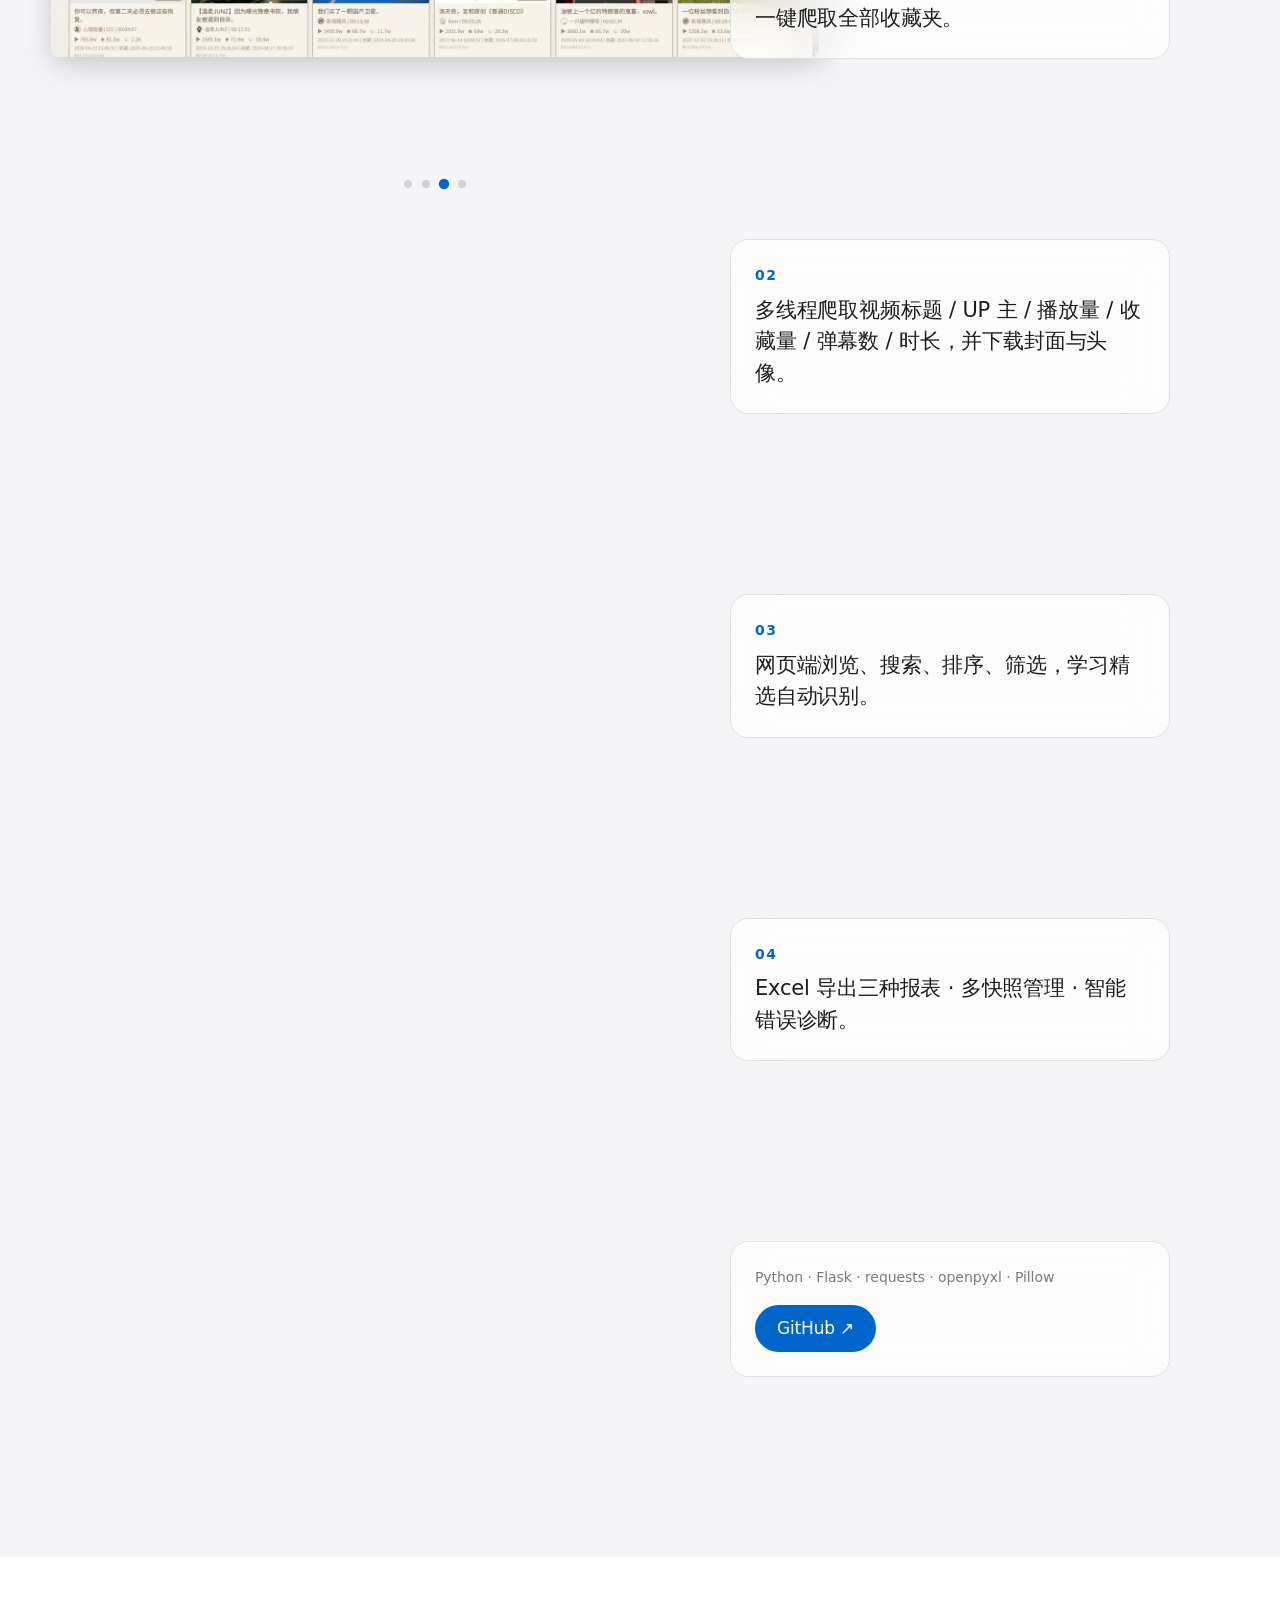
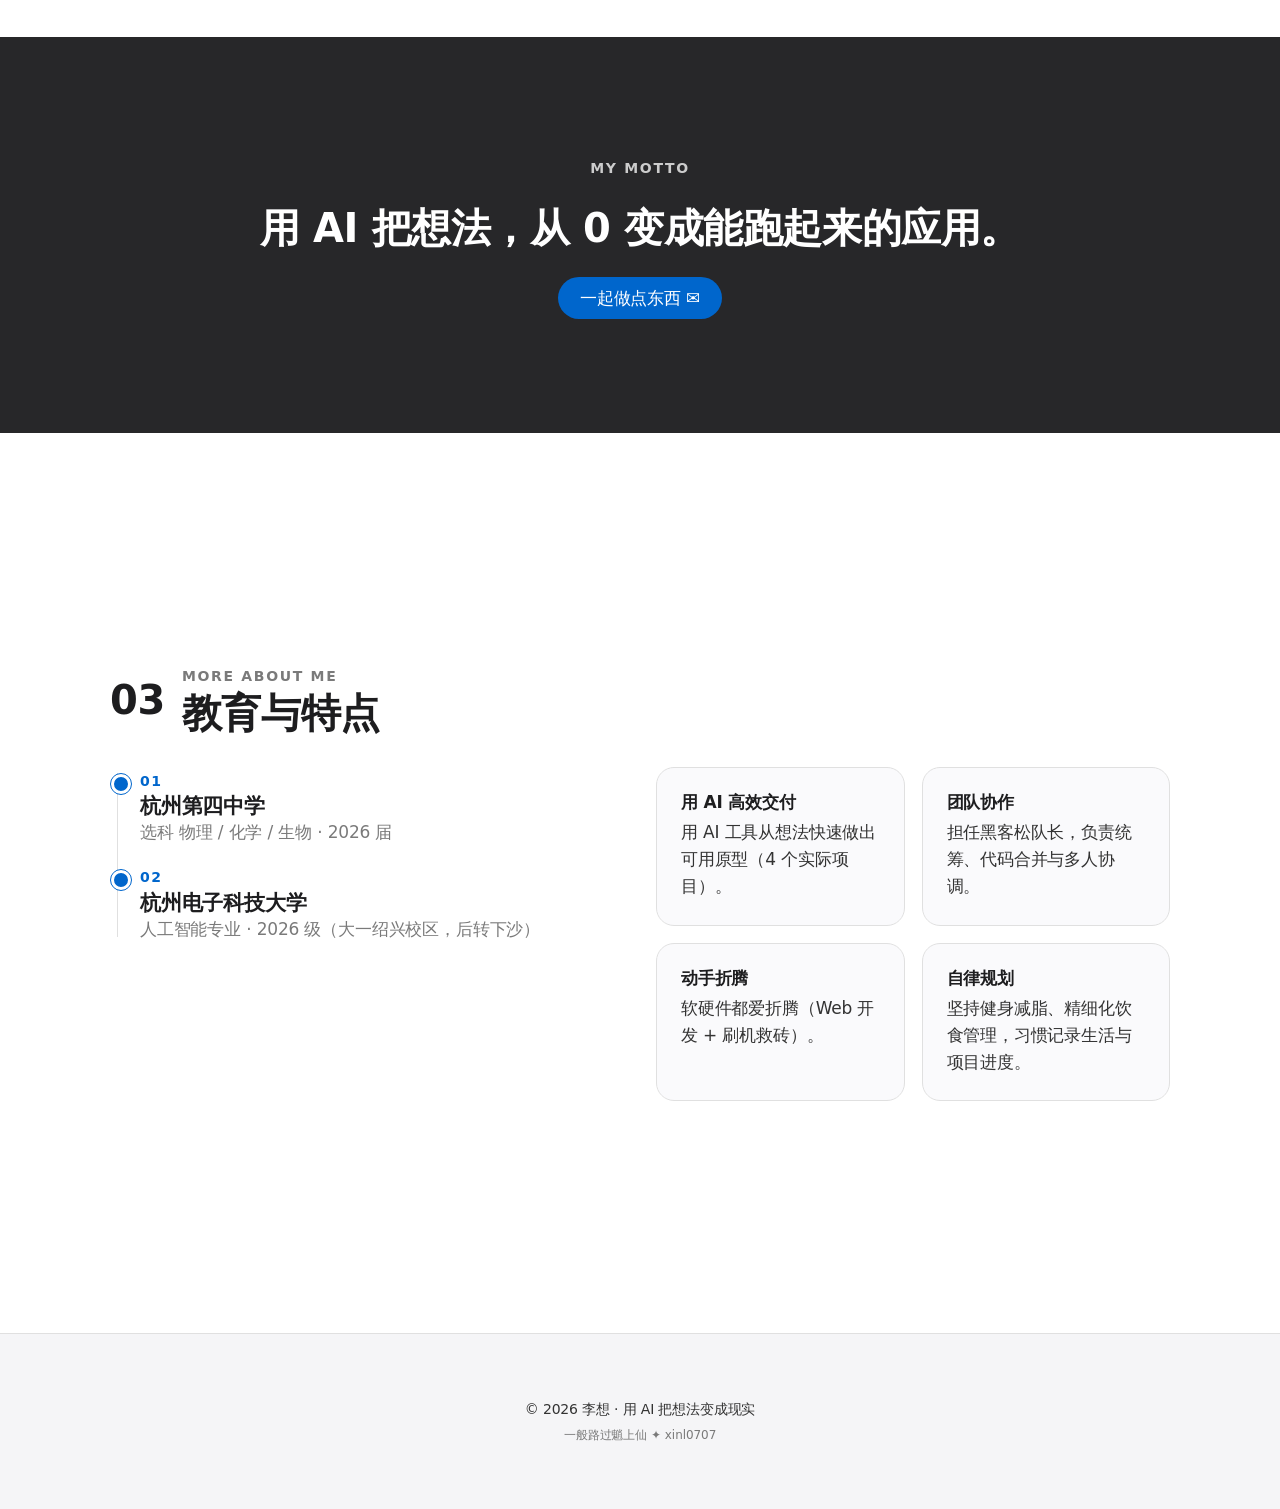
==== commit 2d6bc954: "Apple-style redesign: HIG token skin + scrollytelling upgrades - Design system per design-md/apple: " ====
--- a/index.html
+++ b/index.html
@@ -5,15 +5,34 @@
   <meta name="viewport" content="width=device-width, initial-scale=1.0">
   <title>李想 · 一般路过魈上仙 · 杭电 AI 新生</title>
   <meta name="description" content="李想的技术作品集 —— 杭州电子科技大学人工智能 2026 级，用 AI 辅助开发的折腾青年。">
+  <meta name="theme-color" content="#ffffff">
+  <link rel="icon" href="data:image/svg+xml,<svg xmlns='http://www.w3.org/2000/svg' viewBox='0 0 100 100'><text y='.9em' font-size='90'>🍎</text></svg>">
   <link rel="stylesheet" href="style.css">
+  <!-- 提前打 JS 标记，避免渐入动画闪一下（FOUC） -->
+  <script>document.documentElement.classList.add('js');</script>
 </head>
 <body>
 
+  <!-- 顶部滚动进度条（Apple Action Blue 单色） -->
+  <div class="scroll-progress" id="scrollProgress" aria-hidden="true"></div>
+
   <!-- 纸纹颗粒（全屏覆盖） -->
   <div class="grain" aria-hidden="true"></div>
 
   <!-- 顶部固定横向跑马灯（滚动后出现，由 JS 填充内容） -->
   <div class="top-marquee" id="topMarquee" aria-hidden="true"></div>
+
+  <!-- 品类 sub-nav：毛玻璃吸顶，Apple 两段式导航的第二行（锚点 + 联系 CTA） -->
+  <div class="sub-nav" id="subNav">
+    <span class="sub-nav__title">李想 · 作品集</span>
+    <nav class="sub-nav__links" aria-label="章节导航">
+      <a href="#about">关于</a>
+      <a href="#projects">项目</a>
+      <a href="#quote">理念</a>
+      <a href="#ending">教育</a>
+      <a class="sub-nav__cta" href="mailto:xinl0707@163.com">联系我</a>
+    </nav>
+  </div>
 
   <!-- ============ 第一屏：Hero（巨大跑马灯背景） ============ -->
   <section class="hero" id="hero">
@@ -42,21 +61,54 @@
     </header>
 
     <div class="about-top">
-      <p class="about-text reveal reveal-left">
-        杭州电子科技大学人工智能专业 2026 级大一新生。核心是
-        <span class="mark">用 AI 辅助开发</span>——习惯用
-        <span class="mark">Claude Code</span> 完成「需求 → 开发 → 审查 → 文档」全流程，
-        独立或协作<span class="mark">从 0 构建</span>并部署了多个可运行的 Web 应用，
-        覆盖黑客松项目、个人效率工具、旅行规划、爬虫工具等场景。喜欢组队、爱折腾软硬件，做事自律、注重效率。
-      </p>
-      <dl class="id-card reveal reveal-right">
-        <div class="id-row"><dt>姓名</dt><dd>李想</dd></div>
-        <div class="id-row"><dt>网名</dt><dd>一般路过魈上仙（圈名 昕露）</dd></div>
-        <div class="id-row"><dt>身份</dt><dd>杭州电子科技大学 · 人工智能 · 2026 级</dd></div>
-        <div class="id-row"><dt>GitHub</dt><dd><a href="https://github.com/xinl0707" target="_blank" rel="noopener">github.com/xinl0707</a></dd></div>
-        <div class="id-row"><dt>邮箱</dt><dd>xinl0707@163.com</dd></div>
-        <div class="id-row"><dt>微信</dt><dd>xinl0707</dd></div>
-      </dl>
+      <div class="about-col reveal reveal-left">
+        <!-- 层 1：身份 -->
+        <p class="about-role">杭州电子科技大学 · 人工智能专业 · 2026 级大一新生</p>
+
+        <!-- 层 2：主张 -->
+        <p class="about-claim">核心是 <span class="mark">用 AI 辅助开发</span></p>
+
+        <!-- 层 3：流程链 -->
+        <div class="about-block">
+          <p class="about-label">工作流 · CLAUDE CODE</p>
+          <p class="about-flow">
+            <span>需求</span><span class="flow-sep">›</span>
+            <span>开发</span><span class="flow-sep">›</span>
+            <span>审查</span><span class="flow-sep">›</span>
+            <span>文档</span>
+          </p>
+        </div>
+
+        <!-- 层 4：交付 / 场景 -->
+        <div class="about-points">
+          <div class="about-point">
+            <span class="about-tag">交付</span>
+            <p>独立或协作 <span class="mark">从 0 构建</span> 并部署了多个可运行的 Web 应用</p>
+          </div>
+          <div class="about-point">
+            <span class="about-tag">场景</span>
+            <p>黑客松项目 · 个人效率工具 · 旅行规划 · 爬虫工具</p>
+          </div>
+        </div>
+
+        <!-- 层 5：收尾 -->
+        <p class="about-close">喜欢组队、爱折腾软硬件，做事自律、注重效率</p>
+      </div>
+      <div class="id-card reveal reveal-right">
+        <div class="id-head">
+          <img class="id-avatar" src="assets/avatar.webp" alt="李想头像" loading="lazy" decoding="async">
+          <div>
+            <p class="id-name">李想</p>
+            <p class="id-nick">一般路过魈上仙 · 昕露</p>
+          </div>
+        </div>
+        <dl class="id-list">
+          <div class="id-row"><dt>身份</dt><dd>杭州电子科技大学 · 人工智能 · 2026 级</dd></div>
+          <div class="id-row"><dt>GitHub</dt><dd><a href="https://github.com/xinl0707" target="_blank" rel="noopener">github.com/xinl0707</a></dd></div>
+          <div class="id-row"><dt>邮箱</dt><dd>xinl0707@163.com</dd></div>
+          <div class="id-row"><dt>微信</dt><dd>xinl0707</dd></div>
+        </dl>
+      </div>
     </div>
 
     <div class="skills-block reveal">
@@ -90,6 +142,28 @@
     </div>
   </section>
 
+  <!-- ============ 数据成就带（大数字 + count-up） ============ -->
+  <section class="stats" id="stats" aria-label="数据亮点">
+    <div class="stats-grid reveal">
+      <div class="stat">
+        <span class="stat-num" data-count="4">4</span>
+        <span class="stat-label">个上线项目</span>
+      </div>
+      <div class="stat">
+        <span class="stat-num" data-count="1">1</span>
+        <span class="stat-label">场黑客松获赛道提名</span>
+      </div>
+      <div class="stat">
+        <span class="stat-num" data-count="5">5</span>
+        <span class="stat-label">人黑客松团队 · 队长</span>
+      </div>
+      <div class="stat">
+        <span class="stat-num" data-count="3">3</span>
+        <span class="stat-label">个部署平台</span>
+      </div>
+    </div>
+  </section>
+
   <!-- ============ 第三屏：项目经历（scrollytelling） ============ -->
   <section class="projects" id="projects">
     <header class="section-head reveal">
@@ -103,10 +177,10 @@
     <!-- 项目 1：CampusVerse -->
     <article class="project">
       <div class="project__media">
-        <div class="project__img is-active"><img src="assets/campusverse-home.jpeg" alt="CampusVerse 主网页"></div>
-        <div class="project__img"><img src="assets/campusverse-simulator-start.png" alt="大学模拟器·启程"></div>
-        <div class="project__img"><img src="assets/campusverse-mood-danmaku.png" alt="情绪地图·安慰弹幕"></div>
-        <div class="project__img"><img src="assets/campusverse-schedule-analysis.png" alt="课表排雷·分析"></div>
+        <div class="project__img is-active project__img--fill"><img loading="lazy" decoding="async" src="assets/campusverse-home.webp" alt="CampusVerse 主网页"></div>
+        <div class="project__img"><img loading="lazy" decoding="async" src="assets/campusverse-simulator-start.webp" alt="大学模拟器·启程"></div>
+        <div class="project__img"><img loading="lazy" decoding="async" src="assets/campusverse-mood-danmaku.webp" alt="情绪地图·安慰弹幕"></div>
+        <div class="project__img"><img loading="lazy" decoding="async" src="assets/campusverse-schedule-analysis.webp" alt="课表排雷·分析"></div>
       </div>
       <div class="project__body">
         <div class="project__head">
@@ -143,10 +217,10 @@
     <!-- 项目 2：健身记录 -->
     <article class="project">
       <div class="project__media">
-        <div class="project__img is-active"><img src="assets/fitness-home.png" alt="健身记录主界面"></div>
-        <div class="project__img"><img src="assets/fitness-food-analysis.png" alt="AI 食物分析"></div>
-        <div class="project__img"><img src="assets/fitness-ai-summary.png" alt="AI 总结界面"></div>
-        <div class="project__img"><img src="assets/fitness-calorie.png" alt="每日热量计算"></div>
+        <div class="project__img is-active"><img loading="lazy" decoding="async" src="assets/fitness-home.webp" alt="健身记录主界面"></div>
+        <div class="project__img"><img loading="lazy" decoding="async" src="assets/fitness-food-analysis.webp" alt="AI 食物分析"></div>
+        <div class="project__img"><img loading="lazy" decoding="async" src="assets/fitness-ai-summary.webp" alt="AI 总结界面"></div>
+        <div class="project__img"><img loading="lazy" decoding="async" src="assets/fitness-calorie.webp" alt="每日热量计算"></div>
       </div>
       <div class="project__body">
         <div class="project__head">
@@ -182,10 +256,10 @@
     <!-- 项目 3：广州旅行（竖屏截图，完整展示） -->
     <article class="project project--portrait">
       <div class="project__media">
-        <div class="project__img is-active"><img src="assets/trip-discovery.png" alt="发现界面·高德导航"></div>
-        <div class="project__img"><img src="assets/trip-today-schedule.png" alt="今日日程"></div>
-        <div class="project__img"><img src="assets/trip-safety.png" alt="安全预警建议"></div>
-        <div class="project__img"><img src="assets/trip-flight.png" alt="航班倒计时"></div>
+        <div class="project__img is-active"><img loading="lazy" decoding="async" src="assets/trip-discovery.webp" alt="发现界面·高德导航"></div>
+        <div class="project__img"><img loading="lazy" decoding="async" src="assets/trip-today-schedule.webp" alt="今日日程"></div>
+        <div class="project__img"><img loading="lazy" decoding="async" src="assets/trip-safety.webp" alt="安全预警建议"></div>
+        <div class="project__img"><img loading="lazy" decoding="async" src="assets/trip-flight.webp" alt="航班倒计时"></div>
       </div>
       <div class="project__body">
         <div class="project__head">
@@ -221,10 +295,10 @@
     <!-- 项目 4：B站收藏夹 -->
     <article class="project">
       <div class="project__media">
-        <div class="project__img is-active"><img src="assets/bilibili-home.png" alt="B站收藏夹主界面"></div>
-        <div class="project__img"><img src="assets/bilibili-crawling.png" alt="爬取过程界面"></div>
-        <div class="project__img"><img src="assets/bilibili-result.png" alt="爬取结果界面"></div>
-        <div class="project__img"><img src="assets/bilibili-config.png" alt="配置界面"></div>
+        <div class="project__img is-active"><img loading="lazy" decoding="async" src="assets/bilibili-home.webp" alt="B站收藏夹主界面"></div>
+        <div class="project__img"><img loading="lazy" decoding="async" src="assets/bilibili-crawling.webp" alt="爬取过程界面"></div>
+        <div class="project__img"><img loading="lazy" decoding="async" src="assets/bilibili-result.webp" alt="爬取结果界面"></div>
+        <div class="project__img"><img loading="lazy" decoding="async" src="assets/bilibili-config.webp" alt="配置界面"></div>
       </div>
       <div class="project__body">
         <div class="project__head">
@@ -256,6 +330,15 @@
         </div>
       </div>
     </article>
+  </section>
+
+  <!-- ============ 深色金句瓷砖（明暗节奏 + 单一蓝 CTA） ============ -->
+  <section class="quote-tile" id="quote">
+    <div class="quote-inner reveal">
+      <p class="kicker quote-kicker">MY MOTTO</p>
+      <blockquote class="quote-text">用 AI 把想法，从 0 变成能跑起来的应用。</blockquote>
+      <a class="btn" href="mailto:xinl0707@163.com">一起做点东西 ✉</a>
+    </div>
   </section>
 
   <!-- ============ 结尾：教育背景 + 个人特点 ============ -->
--- a/style.css
+++ b/style.css
@@ -1,76 +1,110 @@
 /* ============================================================
-   「魈 · 夜」深色 scrollytelling —— 设计 token
-   深墨绿纸底 + 玉青强调 + 暖金荧光笔，楷体手写 / 硬阴影 / 滚动叙事
+   Apple design system 皮肤（测试版）
+   来源：design-md/apple/DESIGN.md — 色值/字号/圆角均按规范落地
+   原则：
+   - 单一强调色 Action Blue #0066cc，无第二品牌色
+   - 白/羊皮纸(#f5f5f7)/近黑瓷砖交替，色块切换即分隔
+   - 无装饰阴影；唯一阴影 rgba(0,0,0,.22) 3px 5px 30px 只给产品图
+   - 无渐变、无圆角瓷砖、字重阶梯 300/400/600/700（无 500）
+   - 正文 17px，标题负字距（Apple tight）
    ============================================================ */
 :root {
-  --paper: #0F1513;
-  --paper-deep: #18221E;
-  --ink: #E9F1EC;
-  --ink-soft: #A9B6AE;
-  --ink-mute: #6C7A72;
-  --line: #25322C;
-  --line-strong: #384940;
-  --jade: #3ECF8E;
-  --jade-deep: #29A877;
-  --jade-soft: #16382A;
-  --gold: #E6BC5A;
-  --gold-soft: #3A2F15;
-
-  --shadow-hard: 6px 6px 0 rgba(0, 0, 0, .55);
-  --shadow-sm:   4px 4px 0 rgba(0, 0, 0, .5);
-
-  --font-display: 'Smiley Sans', 'LXGW WenKai', 'PingFang SC', 'Microsoft YaHei', 'SimHei', sans-serif;
-  --font-body: 'LXGW WenKai', 'Kaiti SC', 'KaiTi', 'SimKai', 'STKaiti', 'Noto Serif CJK SC', serif;
-  --font-mono: 'JetBrains Mono', 'SFMono-Regular', Consolas, 'Liberation Mono', monospace;
+  /* colors（沿用原字段名） */
+  --primary: #0066cc;
+  --primary-focus: #0071e3;
+  --primary-on-dark: #2997ff;
+  --ink: #1d1d1f;
+  --ink-muted-80: #333333;
+  --ink-muted-48: #7a7a7a;
+  --body-on-dark: #ffffff;
+  --body-muted: #cccccc;
+  --canvas: #ffffff;
+  --canvas-parchment: #f5f5f7;
+  --surface-pearl: #fafafc;
+  --surface-tile-1: #272729;
+  --surface-tile-2: #2a2a2c;
+  --surface-tile-3: #252527;
+  --surface-black: #000000;
+  --surface-chip: #d2d2d7;
+  --hairline: #e0e0e0;
+  --divider-soft: #f0f0f0;
+
+  /* rounded */
+  --r-sm: 8px;
+  --r-md: 11px;
+  --r-lg: 18px;
+  --r-pill: 9999px;
+
+  /* spacing */
+  --sp-xxs: 4px;
+  --sp-xs: 8px;
+  --sp-sm: 12px;
+  --sp-md: 17px;
+  --sp-lg: 24px;
+  --sp-xl: 32px;
+  --sp-xxl: 48px;
+  --sp-section: 80px;
+
+  /* 唯一的产品阴影 */
+  --product-shadow: rgba(0, 0, 0, .22) 3px 5px 30px;
+
+  /* 字体（SF Pro 私有 → 平台回退，替代说明见 DESIGN.md） */
+  --font-display: -apple-system, BlinkMacSystemFont, "SF Pro Display", system-ui, "Segoe UI", "PingFang SC", "Microsoft YaHei", sans-serif;
+  --font-body: -apple-system, BlinkMacSystemFont, "SF Pro Text", system-ui, "Segoe UI", "PingFang SC", "Microsoft YaHei", sans-serif;
+  --font-mono: "SF Mono", ui-monospace, Menlo, Consolas, monospace;
+
+  /* 内容列宽 */
+  --gutter: max(28px, calc((100% - 1060px) / 2));
+
+  /* 固定导航总高：全局条 44px + sub-nav 52px */
+  --nav-offset: 96px;
 
   --ease-out: cubic-bezier(.22, 1, .36, 1);
 }
 
 * { box-sizing: border-box; margin: 0; padding: 0; }
 
-html { scroll-behavior: smooth; }
+html {
+  scroll-behavior: smooth;
+  scroll-padding-top: 104px;   /* 锚点跳转避开 44px 全局条 + 52px sub-nav */
+}
 
 body {
-  background: var(--paper);
+  background: var(--canvas);
   color: var(--ink);
   font-family: var(--font-body);
-  font-size: 1.08rem;
-  line-height: 1.8;
+  font-size: 17px;              /* Apple：17px 而非 16px */
+  line-height: 1.6;             /* 规范 1.47；CJK 替代微调，不低于 1.47 */
+  letter-spacing: -.01em;
+  font-weight: 400;
   -webkit-font-smoothing: antialiased;
   overflow-x: hidden;
 }
 
-a { color: var(--jade); text-decoration: none; }
-a:hover { color: var(--gold); }
+a { color: var(--primary); text-decoration: none; }
+a:hover { color: var(--primary-focus); }
+a:focus-visible { outline: 2px solid var(--primary-focus); outline-offset: 2px; }
+
 code {
   font-family: var(--font-mono);
   font-size: .92em;
-  background: var(--paper-deep);
-  color: var(--jade);
+  background: var(--canvas-parchment);
+  color: var(--primary);
   padding: .05em .35em;
-  border-radius: 2px;
-}
-
-.grain {
-  position: fixed;
-  inset: 0;
-  z-index: 9999;
-  pointer-events: none;
-  opacity: .045;
-  background-image: url("data:image/svg+xml,%3Csvg xmlns='http://www.w3.org/2000/svg' width='240' height='240'%3E%3Cfilter id='n'%3E%3CfeTurbulence type='fractalNoise' baseFrequency='0.85' numOctaves='2' stitchTiles='stitch'/%3E%3C/filter%3E%3Crect width='100%25' height='100%25' filter='url(%23n)'/%3E%3C/svg%3E");
-}
-
+  border-radius: 4px;
+}
+
+/* Apple 干净画布：纸纹颗粒关闭 */
+.grain { display: none; }
+
+/* 荧光笔划 → Apple 内联强调（单一蓝，无背景色块） */
 .mark {
-  background: var(--gold);
-  color: #171004;
-  padding: 0 .12em;
-  border-radius: 2px;
-  -webkit-box-decoration-break: clone;
-  box-decoration-break: clone;
-}
-
-/* ============================================================
-   跑马灯（大背景版 & 顶部细条版共用 track/group）
+  color: var(--primary);
+  font-weight: 600;
+}
+
+/* ============================================================
+   跑马灯（骨架保留，配色换皮）
    ============================================================ */
 .marquee__track {
   display: flex;
@@ -89,19 +123,32 @@
   to   { transform: translateX(-50%); }
 }
 
-/* 顶部固定细条（横向，滚动后由 JS 连续滑下） */
+/* 滚动进度条：3px，Action Blue，全页唯一常驻进度信号 */
+.scroll-progress {
+  position: fixed;
+  top: 0;
+  left: 0;
+  height: 3px;
+  width: 0;
+  background: var(--primary);
+  z-index: 100;
+  pointer-events: none;
+  will-change: width;
+}
+
+/* 顶部固定条 = Apple global-nav（唯一纯黑之处），44px */
 .top-marquee {
   position: fixed;
   top: 0;
   left: 0;
   right: 0;
   z-index: 90;
-  height: 46px;
+  height: 44px;
   display: flex;
   align-items: center;
-  background: rgba(15, 21, 19, .88);
-  backdrop-filter: blur(4px);
-  border-bottom: 2px solid var(--line-strong);
+  background: rgba(0, 0, 0, .92);
+  backdrop-filter: blur(8px);
+  -webkit-backdrop-filter: blur(8px);
   overflow: hidden;
   opacity: 0;
   transform: translateY(-100%);
@@ -109,16 +156,73 @@
 }
 .top-marquee .marquee__track { animation-duration: 26s; }
 .top-marquee .marquee__group {
-  font-family: var(--font-mono);
-  font-size: .95rem;
-  letter-spacing: .06em;
-  color: var(--gold);
+  font-family: var(--font-body);
+  font-size: 14px;
+  font-weight: 400;
+  letter-spacing: -.005em;
+  color: var(--body-on-dark);
   gap: 1.8em;
 }
-.top-marquee .sep { color: var(--jade); }
-
-/* ============================================================
-   第一屏：Hero
+.top-marquee .sep { color: var(--primary-on-dark); }
+
+/* 品类 sub-nav：frosted glass（规范组件 sub-nav-frosted）
+   羊皮纸 80% + saturate(180%) blur(20px)，52px 高，跟随全局条一起滑下 */
+.sub-nav {
+  position: fixed;
+  top: 44px;
+  left: 0;
+  right: 0;
+  z-index: 85;
+  height: 52px;
+  display: flex;
+  align-items: center;
+  justify-content: space-between;
+  gap: var(--sp-lg);
+  padding: 0 var(--gutter);
+  background: rgba(245, 245, 247, .8);
+  backdrop-filter: saturate(180%) blur(20px);
+  -webkit-backdrop-filter: saturate(180%) blur(20px);
+  border-bottom: 1px solid rgba(0, 0, 0, .08);
+  opacity: 0;
+  transform: translateY(-100%);
+  pointer-events: none;            /* 隐藏时不挡点击 */
+  will-change: transform, opacity;
+}
+.sub-nav__title {
+  font-family: var(--font-display);
+  font-weight: 600;
+  font-size: 21px;                 /* tagline 档 */
+  line-height: 1.19;
+  letter-spacing: .01em;
+  color: var(--ink);
+  white-space: nowrap;
+}
+.sub-nav__links {
+  display: flex;
+  align-items: center;
+  gap: 20px;
+}
+.sub-nav__links a {
+  font-size: 14px;                 /* button-utility 档 */
+  font-weight: 400;
+  letter-spacing: -.005em;
+  color: var(--ink-muted-80);
+  padding: 6px 0;
+}
+.sub-nav__links a:hover { color: var(--primary); }
+.sub-nav__links a.is-active { color: var(--primary); font-weight: 600; }
+.sub-nav__cta {
+  background: var(--primary);
+  color: var(--body-on-dark) !important;
+  padding: 8px 16px !important;
+  border-radius: var(--r-pill);
+  transition: opacity .18s var(--ease-out), transform .18s var(--ease-out);
+}
+.sub-nav__cta:hover { opacity: .88; color: var(--body-on-dark) !important; }
+.sub-nav__cta:active { transform: scale(.95); }
+
+/* ============================================================
+   第一屏：Hero（白瓷砖，Apple tight 大标题）
    ============================================================ */
 .hero {
   position: relative;
@@ -127,21 +231,22 @@
   align-items: center;
   justify-content: center;
   overflow: hidden;
-  padding: 80px 28px;
-}
-
-/* 巨大、变淡的斜向跑马灯背景（JS 控制缩放/位移/透明度） */
+  padding: var(--sp-section) 28px;
+  background: var(--canvas);
+}
+
 .hero-marquee {
   position: absolute;
   left: 50%;
   top: 50%;
-  transform: translate(-50%, -50%) rotate(-2deg);
-  font-family: var(--font-display);
-  font-weight: 900;
-  font-size: clamp(5rem, 14vw, 12rem);
-  line-height: 1;
+  transform: translate(-50%, -50%);
+  font-family: var(--font-display);
+  font-weight: 600;
+  font-size: clamp(4rem, 12vw, 10rem);
+  line-height: 1.07;
+  letter-spacing: -.015em;
   color: var(--ink);
-  opacity: .09;
+  opacity: .05;
   pointer-events: none;
   will-change: transform, opacity;
   white-space: nowrap;
@@ -157,33 +262,50 @@
 }
 
 .kicker {
-  font-family: var(--font-mono);
-  font-size: .82rem;
-  letter-spacing: .32em;
-  color: var(--jade);
+  font-family: var(--font-body);
+  font-size: 14px;
+  font-weight: 600;
+  letter-spacing: .12em;
+  color: var(--ink-muted-48);
   text-transform: uppercase;
-  margin-bottom: 14px;
-}
-
+  margin-bottom: var(--sp-sm);
+}
+
+/* hero-display：600 而非 900，负字距 */
 .hero-name {
   font-family: var(--font-display);
-  font-weight: 900;
-  font-size: clamp(3.2rem, 12vw, 7rem);
-  line-height: 1;
-  letter-spacing: .02em;
-  transform: rotate(-1.5deg);
-}
-
-.hero-slogan { font-size: 1.35rem; margin: 26px 0 10px; }
-.hero-intro { color: var(--ink-soft); margin-bottom: 30px; }
-.hero-links { display: flex; gap: 14px; justify-content: center; flex-wrap: wrap; }
+  font-weight: 600;
+  font-size: clamp(44px, 8vw, 64px);
+  line-height: 1.07;
+  letter-spacing: -.015em;
+}
+
+/* lead：28px / 400 */
+.hero-slogan {
+  font-family: var(--font-display);
+  font-size: 28px;
+  font-weight: 400;
+  line-height: 1.35;
+  margin: var(--sp-lg) 0 var(--sp-sm);
+}
+
+/* 大而轻的一行（weight 300 是规范里真实而稀有的一档） */
+.hero-intro {
+  font-size: 21px;
+  font-weight: 300;
+  line-height: 1.5;
+  color: var(--ink-muted-48);
+  margin-bottom: var(--sp-xl);
+}
+
+.hero-links { display: flex; gap: var(--sp-sm); justify-content: center; flex-wrap: wrap; }
 
 .scroll-hint {
-  margin-top: 56px;
-  font-family: var(--font-mono);
-  font-size: .82rem;
+  margin-top: var(--sp-xxl);
+  font-size: 14px;
+  font-weight: 400;
   letter-spacing: .1em;
-  color: var(--ink-mute);
+  color: var(--ink-muted-48);
   animation: hint-bob 1.8s ease-in-out infinite;
 }
 
@@ -193,127 +315,203 @@
 }
 
 /* ============================================================
-   屏幕区块 & 渐入动画
+   屏幕区块（全出血瓷砖，内文锁 1060 列）
    ============================================================ */
 .screen {
   min-height: 100vh;
-  max-width: 1060px;
-  margin: 0 auto;
-  padding: 90px 28px;
+  width: 100%;
+  padding: var(--sp-section) var(--gutter);
   display: flex;
   flex-direction: column;
   justify-content: center;
 }
 
+/* 色块节奏：白 → 羊皮纸 → 白 →（项目深浅交替）→ 白 → 羊皮纸页脚 */
+#about  { background: var(--canvas-parchment); }
+#skills { background: var(--canvas); }
+#ending { background: var(--canvas); }
+
 .section-head {
   display: flex;
   align-items: center;
-  gap: 18px;
-  margin-bottom: 36px;
+  gap: var(--sp-md);
+  margin-bottom: var(--sp-xl);
 }
 .section-num {
-  font-family: var(--font-mono);
-  font-weight: 700;
-  font-size: 2.2rem;
-  color: var(--jade);
-  line-height: 1;
-}
-.section-head .kicker { margin-bottom: 4px; }
+  font-family: var(--font-display);
+  font-weight: 600;
+  font-size: 40px;
+  line-height: 1.1;
+  letter-spacing: -.01em;
+  color: var(--ink);
+}
+.section-head .kicker { margin-bottom: var(--sp-xxs); }
 .section-title {
   font-family: var(--font-display);
-  font-weight: 900;
-  font-size: 2.1rem;
+  font-weight: 600;
+  font-size: 40px;
   line-height: 1.1;
+  letter-spacing: -.01em;
 }
 
 /* 关于我：左简介 + 右身份卡 */
 .about-top {
   display: grid;
   grid-template-columns: 1.15fr 1fr;
-  gap: 32px;
+  gap: var(--sp-xl);
   align-items: start;
 }
-.about-text {
-  font-size: 1.2rem;
-  color: var(--ink-soft);
-}
-.about-text .mark { color: #171004; }
-
+/* 关于我左栏：五层递进排版（身份 → 主张 → 流程 → 交付/场景 → 收尾） */
+.about-col {
+  display: flex;
+  flex-direction: column;
+  gap: var(--sp-md);
+}
+/* 层 1：身份行（安静的小字） */
+.about-role {
+  font-size: 14px;
+  font-weight: 400;
+  letter-spacing: -.005em;
+  color: var(--ink-muted-48);
+}
+/* 层 2：主张（全栏最大的一句话） */
+.about-claim {
+  font-family: var(--font-display);
+  font-weight: 600;
+  font-size: clamp(24px, 2.6vw, 28px);   /* lead 档 */
+  line-height: 1.3;
+  letter-spacing: -.01em;
+  color: var(--ink);
+}
+/* 层 3：流程链（小标签 + 蓝色箭头链，全栏唯一蓝色焦点） */
+.about-label {
+  font-size: 14px;
+  font-weight: 600;
+  letter-spacing: .08em;
+  color: var(--ink-muted-48);
+  margin-bottom: var(--sp-xs);
+}
+.about-flow {
+  display: flex;
+  flex-wrap: wrap;
+  align-items: center;
+  gap: 10px;
+  font-family: var(--font-display);
+  font-size: 21px;                 /* tagline 档 */
+  font-weight: 600;
+  line-height: 1.19;
+  color: var(--primary);
+}
+.flow-sep { color: var(--surface-chip); font-weight: 400; }
+/* 层 4：交付/场景行（镜像右侧身份卡的 dt/dd 结构） */
+.about-points { border-top: 1px solid var(--hairline); }
+.about-point {
+  display: flex;
+  gap: var(--sp-md);
+  padding: var(--sp-sm) 0;
+  border-bottom: 1px solid var(--hairline);
+}
+.about-tag {
+  flex: 0 0 40px;
+  font-size: 14px;
+  color: var(--ink-muted-48);
+  padding-top: 3px;
+}
+.about-point p { font-size: 17px; line-height: 1.6; color: var(--ink); }
+/* 层 5：收尾（轻量一句话） */
+.about-close { font-size: 17px; color: var(--ink-muted-80); }
+
+/* store-utility-card：白卡 + 1px 发丝线 + 18px 圆角，无阴影 */
 .id-card {
-  background: var(--paper-deep);
-  border: 2px solid var(--line-strong);
-  border-radius: 2px;
-  box-shadow: var(--shadow-hard);
-  padding: 20px 24px;
-}
+  background: var(--canvas);
+  border: 1px solid var(--hairline);
+  border-radius: var(--r-lg);
+  padding: var(--sp-lg);
+}
+
+/* 身份卡头部：证件照隐喻（圆形头像 + 姓名/网名），照片无阴影 */
+.id-head {
+  display: flex;
+  align-items: center;
+  gap: var(--sp-md);
+  padding-bottom: var(--sp-md);
+  margin-bottom: var(--sp-xs);
+  border-bottom: 1px solid var(--divider-soft);
+}
+.id-avatar {
+  width: 64px;
+  height: 64px;
+  border-radius: 50%;
+  object-fit: cover;
+  flex-shrink: 0;
+}
+.id-name {
+  font-family: var(--font-display);
+  font-weight: 600;
+  font-size: 21px;
+  line-height: 1.19;
+}
+.id-nick { font-size: 14px; color: var(--ink-muted-48); margin-top: 2px; }
 .id-row {
   display: flex;
-  gap: 14px;
-  padding: 7px 0;
-  border-bottom: 1px solid var(--line);
+  gap: var(--sp-md);
+  padding: var(--sp-sm) 0;
+  border-bottom: 1px solid var(--divider-soft);
 }
 .id-row:last-child { border-bottom: none; }
 .id-row dt {
   flex: 0 0 60px;
-  font-family: var(--font-mono);
-  font-size: .82rem;
-  color: var(--ink-mute);
-  letter-spacing: .06em;
-  padding-top: 2px;
+  font-size: 14px;
+  color: var(--ink-muted-48);
+  letter-spacing: -.005em;
+  padding-top: 3px;
 }
 .id-row dd { flex: 1; }
-.id-row dd a { font-family: var(--font-mono); font-size: .92rem; }
+.id-row dd a { font-size: 17px; }
 
 /* 技术栈（并入关于我屏） */
-.skills-block { margin-top: 56px; }
+.skills-block { margin-top: var(--sp-section); }
 .skills-subhead {
   font-family: var(--font-display);
-  font-weight: 900;
-  font-size: 1.45rem;
-  margin-bottom: 20px;
+  font-weight: 600;
+  font-size: 28px;
+  line-height: 1.2;
+  letter-spacing: -.01em;
+  margin-bottom: var(--sp-lg);
   color: var(--ink);
-}
-.skills-subhead::before {
-  content: "✦ ";
-  color: var(--gold);
 }
 
 .skill-grid {
   display: grid;
   grid-template-columns: repeat(auto-fit, minmax(220px, 1fr));
-  gap: 22px;
+  gap: var(--sp-md);
 }
 .skill-card {
-  background: var(--paper-deep);
-  border: 2px solid var(--line-strong);
-  border-radius: 2px;
-  box-shadow: var(--shadow-hard);
-  padding: 22px;
-  transition: transform .18s var(--ease-out), box-shadow .18s var(--ease-out);
-}
-.skill-card:nth-child(odd)  { transform: rotate(-0.7deg); }
-.skill-card:nth-child(even) { transform: rotate(0.7deg); }
-.skill-card:hover {
-  transform: rotate(0) translate(-2px, -2px);
-  box-shadow: 8px 8px 0 rgba(0, 0, 0, .6);
-}
-.skill-icon { font-size: 2rem; }
+  background: var(--canvas);
+  border: 1px solid var(--hairline);
+  border-radius: var(--r-lg);
+  padding: var(--sp-lg);
+  transition: border-color .18s var(--ease-out), background-color .18s var(--ease-out);
+}
+.skill-card:hover { border-color: var(--surface-chip); background: var(--surface-pearl); }
+.skill-icon { font-size: 1.75rem; }
 .skill-title {
   font-family: var(--font-display);
-  font-weight: 900;
-  font-size: 1.25rem;
-  margin: 8px 0 2px;
+  font-weight: 600;
+  font-size: 21px;
+  line-height: 1.19;
+  margin: var(--sp-xs) 0 2px;
 }
 .skill-tag {
-  font-family: var(--font-mono);
-  font-size: .74rem;
-  letter-spacing: .12em;
-  color: var(--jade);
-  margin-bottom: 10px;
-}
-.skill-desc { font-size: .98rem; color: var(--ink-soft); }
-
-/* 渐入（只在启用 JS 时隐藏；无 JS 时内容直接可见） */
+  font-size: 14px;
+  font-weight: 400;
+  letter-spacing: .1em;
+  color: var(--ink-muted-48);
+  margin-bottom: var(--sp-sm);
+}
+.skill-desc { font-size: 17px; color: var(--ink-muted-80); }
+
+/* 渐入（骨架保留；无 JS 时内容直接可见） */
 .reveal, .reveal-left, .reveal-right {
   transition: opacity .9s var(--ease-out), transform .9s var(--ease-out);
   will-change: opacity, transform;
@@ -325,46 +523,125 @@
 .js .reveal.in, .js .reveal-left.in, .js .reveal-right.in { opacity: 1; transform: none; }
 
 /* ============================================================
-   项目经历：全屏 sticky 配图 + 右侧浮动毛玻璃小卡片
-   ============================================================ */
-.projects { padding: 90px 0; }
-.projects .section-head { max-width: 1060px; margin: 0 auto 40px; padding: 0 28px; }
+   数据成就带：大数字（hero-display 档）+ 小字标签
+   ============================================================ */
+.stats {
+  background: var(--canvas);
+  padding: var(--sp-section) var(--gutter);
+}
+.stats-grid {
+  display: grid;
+  grid-template-columns: repeat(4, 1fr);
+  gap: var(--sp-lg);
+  max-width: 1060px;
+  margin: 0 auto;
+}
+.stat { text-align: center; }
+.stat-num {
+  display: block;
+  font-family: var(--font-display);
+  font-weight: 600;
+  font-size: clamp(44px, 6vw, 56px);
+  line-height: 1.07;
+  letter-spacing: -.015em;
+  color: var(--ink);
+  font-variant-numeric: tabular-nums;   /* 数字跳动时宽度稳定 */
+}
+.stat-label {
+  display: block;
+  font-size: 14px;
+  font-weight: 400;
+  letter-spacing: -.005em;
+  color: var(--ink-muted-48);
+  margin-top: var(--sp-xs);
+}
+
+/* ============================================================
+   项目经历：全出血瓷砖 + sticky 配图 + 冷冻玻璃卡
+   瓷砖节奏：深 → 羊皮纸 → 深 → 羊皮纸（色块即分隔）
+   ============================================================ */
+.projects { padding: var(--sp-section) 0; background: var(--canvas); }
+.projects .section-head {
+  width: 100%;
+  padding: 0 var(--gutter);
+  margin-bottom: var(--sp-xxl);
+}
 
 .project { position: relative; }
 
-/* 全屏 sticky 图片（撑满，滚动时固定） */
+.project:nth-of-type(1) { background: var(--surface-tile-1); --t-ink: #ffffff; --t-muted: var(--body-muted); --t-link: var(--primary-on-dark); }
+.project:nth-of-type(2) { background: var(--canvas-parchment); --t-ink: var(--ink); --t-muted: var(--ink-muted-48); --t-link: var(--primary); }
+.project:nth-of-type(3) { background: var(--surface-tile-3); --t-ink: #ffffff; --t-muted: var(--body-muted); --t-link: var(--primary-on-dark); }
+.project:nth-of-type(4) { background: var(--canvas-parchment); --t-ink: var(--ink); --t-muted: var(--ink-muted-48); --t-link: var(--primary); }
+
+/* 深浅瓷砖的上下文色（单一蓝在深底换 Sky Link Blue） */
+.project { color: var(--t-ink); }
+.project:nth-of-type(1) code,
+.project:nth-of-type(3) code {
+  background: rgba(255, 255, 255, .12);
+  color: var(--primary-on-dark);
+}
+
 .project__media {
   position: sticky;
-  top: 0;
-  height: 100vh;
+  top: var(--nav-offset);                    /* 从双层导航下方开始，不再钻到条底下 */
+  height: calc(100vh - var(--nav-offset));
   z-index: 1;
 }
-/* 图片离屏幕边缘留距；右侧让开浮动卡片 */
 .project__img {
   position: absolute;
-  inset: 6vh 36vw 6vh 4vw;
+  inset: 8vh 36vw 8vh 4vw;
   display: flex;
   align-items: center;
   justify-content: center;
   opacity: 0;
-  transition: opacity .5s ease;
-}
-.project__img.is-active { opacity: 1; }
-/* 横向撑满、不裁切（上下可能留空） */
+  transform: scale(1.03);   /* 配图切换：crossfade + 轻微回落呼吸感 */
+  transition: opacity .6s ease, transform .6s var(--ease-out);
+  will-change: opacity, transform;
+}
+.project__img.is-active { opacity: 1; transform: scale(1); }
+
+/* 步骤进度圆点：钉在配图下方居中，指示叙事滚到第几步 */
+.step-rail {
+  position: absolute;
+  bottom: 3.5vh;
+  left: 4vw;
+  right: 36vw;
+  display: flex;
+  justify-content: center;
+  gap: 10px;
+  z-index: 3;
+}
+.project--portrait .step-rail { right: 42vw; }
+.step-dot {
+  width: 8px;
+  height: 8px;
+  border-radius: 50%;
+  background: var(--surface-chip);
+  transition: background-color .3s var(--ease-out), transform .3s var(--ease-out);
+}
+.step-dot.is-active { background: var(--t-link); transform: scale(1.3); }
+.project:nth-of-type(1) .step-dot,
+.project:nth-of-type(3) .step-dot { background: rgba(255, 255, 255, .35); }
+/* 产品图：无边框，全站唯一的一枚阴影 */
 .project__img img {
   width: 100%;
   height: auto;
   max-height: 100%;
   object-fit: contain;
-  border: 2px solid var(--line-strong);
-  border-radius: 2px;
-  box-shadow: var(--shadow-hard);
-}
-
-/* 广州旅行：竖屏截图，完整显示不裁切，上下留空隙 */
-.project--portrait .project__img {
-  inset: 5vh 42vw 5vh 4vw;
-}
+  border-radius: var(--r-sm);
+  box-shadow: var(--product-shadow);
+}
+/* 首图撑满：cover 填满画框，超出优先裁下边界（object-position: top） */
+.project__img--fill img {
+  height: 100%;
+  max-height: none;
+  object-fit: cover;
+  object-position: center top;
+}
+
+/* 广州旅行：竖屏完整显示，上下留空隙 */
+.project--portrait .project__img { inset: 6vh 42vw 6vh 4vw; }
 .project--portrait .project__img img {
   width: auto;
   height: auto;
@@ -373,110 +650,161 @@
   object-fit: contain;
 }
 
-/* 右侧浮动卡片列（拉上来叠在图片上） */
+/* 右侧浮动卡片列（拉上来叠在图上） */
 .project__body {
   position: relative;
   z-index: 2;
-  margin-top: -100vh;
-  padding: 16vh 48px 20vh;
+  margin-top: calc(-100vh + var(--nav-offset));   /* 精确抵消 media 高度，与原对齐一致 */
+  padding: 16vh var(--gutter) 20vh 48px;
   display: flex;
   flex-direction: column;
   align-items: flex-end;
   gap: 20vh;
 }
 
-/* 毛玻璃悬浮卡片（头 / 步骤 / 元信息统一玻璃质感） */
+/* 冷冻玻璃卡（Apple frosted material） */
 .project__head,
 .project__step,
 .project__meta {
   width: min(440px, 100%);
-  background: rgba(18, 26, 23, .58);
-  backdrop-filter: blur(16px);
-  -webkit-backdrop-filter: blur(16px);
-  border: 1px solid var(--line-strong);
-  border-radius: 2px;
-  box-shadow: var(--shadow-sm);
-}
-
-.project__head { padding: 26px 28px; }
+  background: rgba(255, 255, 255, .72);
+  backdrop-filter: blur(20px) saturate(180%);
+  -webkit-backdrop-filter: blur(20px) saturate(180%);
+  border: 1px solid var(--hairline);
+  border-radius: var(--r-lg);
+}
+.project:nth-of-type(1) .project__head,
+.project:nth-of-type(1) .project__step,
+.project:nth-of-type(1) .project__meta,
+.project:nth-of-type(3) .project__head,
+.project:nth-of-type(3) .project__step,
+.project:nth-of-type(3) .project__meta {
+  background: rgba(39, 39, 41, .72);
+  border-color: rgba(255, 255, 255, .14);
+}
+
+.project__head { padding: 28px; }
 .project__step {
-  padding: 22px 26px;
+  padding: var(--sp-lg);
   display: flex;
   flex-direction: column;
-  gap: 8px;
-}
-.project__meta { padding: 20px 26px; }
+  gap: var(--sp-xs);
+}
+.project__meta { padding: var(--sp-lg); }
 
 .badge {
   display: inline-block;
-  background: var(--jade-soft);
-  color: var(--jade);
-  font-family: var(--font-mono);
-  font-size: .74rem;
-  letter-spacing: .06em;
-  padding: 3px 12px;
-  border-radius: 999px;
-  margin-bottom: 10px;
-}
+  background: var(--canvas);
+  color: var(--ink-muted-80);
+  font-size: 14px;
+  font-weight: 400;
+  letter-spacing: -.005em;
+  padding: 6px 14px;
+  border-radius: var(--r-pill);
+  border: 1px solid var(--hairline);
+  margin-bottom: var(--sp-sm);
+}
+.project:nth-of-type(1) .badge,
+.project:nth-of-type(3) .badge {
+  background: rgba(255, 255, 255, .14);
+  color: var(--body-on-dark);
+  border-color: transparent;
+}
+
 .project-title {
   font-family: var(--font-display);
-  font-weight: 900;
-  font-size: 1.9rem;
+  font-weight: 600;
+  font-size: 34px;
   line-height: 1.15;
-}
-.project-sub { font-size: .98rem; color: var(--ink-soft); margin-top: 4px; }
+  letter-spacing: -.01em;
+  color: var(--t-ink);
+}
+.project-sub { font-size: 17px; color: var(--t-muted); margin-top: var(--sp-xxs); }
 
 .step-num {
-  font-family: var(--font-mono);
-  font-weight: 700;
-  font-size: .85rem;
-  letter-spacing: .14em;
-  color: var(--gold);
-}
-.project__step p { font-size: 1.22rem; color: var(--ink); }
+  font-family: var(--font-body);
+  font-weight: 600;
+  font-size: 14px;
+  letter-spacing: .1em;
+  color: var(--t-link);
+}
+.project__step p { font-size: 21px; line-height: 1.5; color: var(--t-ink); }
 
 .project-tech {
-  font-family: var(--font-mono);
-  font-size: .84rem;
-  color: var(--ink-soft);
-  margin-bottom: 16px;
-}
-.project__links { display: flex; gap: 12px; flex-wrap: wrap; }
-
-/* ============================================================
-   按钮
+  font-size: 14px;
+  color: var(--t-muted);
+  letter-spacing: -.005em;
+  margin-bottom: var(--sp-md);
+}
+.project__links { display: flex; gap: var(--sp-sm); flex-wrap: wrap; }
+
+/* ============================================================
+   按钮：蓝色胶囊为主，按压 scale(.95)（系统级微交互）
    ============================================================ */
 .btn {
-  font-family: var(--font-mono);
-  font-size: .9rem;
-  font-weight: 700;
-  background: var(--jade);
-  color: #0A120E;
-  padding: 8px 16px;
-  border: 2px solid var(--jade);
-  border-radius: 2px;
-  box-shadow: var(--shadow-sm);
-  transition: transform .18s var(--ease-out), box-shadow .18s var(--ease-out);
-}
-.btn:hover {
-  color: #0A120E;
-  transform: translate(-2px, -2px);
-  box-shadow: 6px 6px 0 rgba(0, 0, 0, .55);
-}
+  font-family: var(--font-body);
+  font-size: 17px;
+  font-weight: 400;
+  line-height: 1.47;
+  background: var(--primary);
+  color: var(--body-on-dark);
+  padding: 11px 22px;
+  border: none;
+  border-radius: var(--r-pill);
+  transition: opacity .18s var(--ease-out), transform .18s var(--ease-out);
+}
+.btn:hover { opacity: .88; }
+.btn:active { transform: scale(.95); }
+.btn:focus-visible { outline: 2px solid var(--primary-focus); outline-offset: 2px; }
+
+/* hero CTA：button-large 18px / 300（规范里稀有的轻量一档） */
+.hero-links .btn { font-size: 18px; font-weight: 300; padding: 14px 28px; }
+
+/* 规范 button-secondary-pill：白底 + 蓝字 + 1px 蓝描边的幽灵胶囊 */
 .btn-ghost {
+  background: var(--canvas);
+  color: var(--primary);
+  border: 1px solid var(--primary);
+}
+.btn-ghost:hover { opacity: 1; background: var(--surface-pearl); }
+
+/* 深色瓷砖上的次按钮：Sky Link Blue + 半透明白描边 */
+.project:nth-of-type(1) .btn-ghost,
+.project:nth-of-type(3) .btn-ghost {
   background: transparent;
-  color: var(--ink);
-  border: 2px solid var(--jade);
-}
-.btn-ghost:hover { color: var(--jade); }
-
-/* ============================================================
-   结尾：教育时间线 + 特点
+  color: var(--primary-on-dark);
+  border-color: rgba(255, 255, 255, .3);
+}
+.project:nth-of-type(1) .btn-ghost:hover,
+.project:nth-of-type(3) .btn-ghost:hover { background: rgba(255, 255, 255, .08); }
+
+/* ============================================================
+   深色金句瓷砖：全站第二块暗色（#272729），白字 + 单一蓝 CTA
+   ============================================================ */
+.quote-tile {
+  background: var(--surface-tile-1);
+  padding: 120px var(--gutter);
+  text-align: center;
+  color: var(--body-on-dark);
+}
+.quote-inner { max-width: 900px; margin: 0 auto; }
+.quote-kicker { color: var(--body-muted); }
+.quote-text {
+  font-family: var(--font-display);
+  font-weight: 600;
+  font-size: clamp(34px, 5vw, 40px);   /* display-lg */
+  line-height: 1.25;
+  letter-spacing: -.01em;
+  margin: var(--sp-lg) 0 var(--sp-xl);
+}
+
+/* ============================================================
+   结尾：教育时间线 + 特点（白底，蓝点指示）
    ============================================================ */
 .ending-grid {
   display: grid;
   grid-template-columns: 1fr 1fr;
-  gap: 40px;
+  gap: var(--sp-xl);
   align-items: start;
 }
 
@@ -491,10 +819,10 @@
   left: 7px;
   top: 6px;
   bottom: 6px;
-  width: 2px;
-  background: var(--line-strong);
-}
-.timeline-item { position: relative; margin-bottom: 28px; }
+  width: 1px;
+  background: var(--hairline);
+}
+.timeline-item { position: relative; margin-bottom: var(--sp-md); }
 .timeline-item::before {
   content: "";
   position: absolute;
@@ -503,89 +831,115 @@
   width: 14px;
   height: 14px;
   border-radius: 50%;
-  background: var(--jade);
-  border: 3px solid var(--paper);
-  box-shadow: 0 0 0 2px var(--jade);
+  background: var(--primary);
+  border: 3px solid var(--canvas);
+  outline: 1px solid var(--primary);   /* 用 outline 画环，避免违反「无阴影」规范 */
 }
 .timeline-num {
-  font-family: var(--font-mono);
-  font-size: .78rem;
-  color: var(--jade);
+  font-size: 14px;
+  font-weight: 600;
+  color: var(--primary);
   letter-spacing: .1em;
 }
 .timeline-title {
   font-family: var(--font-display);
-  font-weight: 900;
-  font-size: 1.3rem;
-}
-.timeline-sub { color: var(--ink-soft); }
+  font-weight: 600;
+  font-size: 21px;
+  line-height: 1.19;
+}
+.timeline-sub { color: var(--ink-muted-48); font-size: 17px; }
 
 .hl-grid {
   display: grid;
   grid-template-columns: 1fr 1fr;
-  gap: 18px;
+  gap: var(--sp-md);
 }
 .hl-card {
-  background: var(--paper-deep);
-  border: 2px solid var(--line-strong);
-  border-radius: 2px;
-  box-shadow: var(--shadow-hard);
-  padding: 18px;
+  background: var(--surface-pearl);
+  border: 1px solid var(--hairline);
+  border-radius: var(--r-lg);
+  padding: var(--sp-lg);
 }
 .hl-card h3 {
   font-family: var(--font-display);
-  font-weight: 900;
-  font-size: 1.1rem;
+  font-weight: 600;
+  font-size: 17px;
+  line-height: 1.24;
   margin-bottom: 6px;
 }
-.hl-card p { color: var(--ink-soft); font-size: .96rem; }
-
-/* ============================================================
-   页脚
+.hl-card p { color: var(--ink-muted-80); font-size: 17px; }
+
+/* ============================================================
+   页脚：羊皮纸 + fine-print（规范 footer 组件）
    ============================================================ */
 .footer {
-  border-top: 2px solid var(--line-strong);
-  padding: 40px 28px;
+  background: var(--canvas-parchment);
+  border-top: 1px solid var(--hairline);
+  padding: 64px var(--gutter);
   text-align: center;
 }
-.footer-line { font-size: 1.02rem; }
+.footer-line { font-size: 14px; color: var(--ink-muted-80); }
 .footer-nick {
-  font-family: var(--font-mono);
-  font-size: .84rem;
-  color: var(--jade);
-  letter-spacing: .08em;
+  font-size: 12px;
+  letter-spacing: -.005em;
+  color: var(--ink-muted-48);
   margin-top: 6px;
 }
 
 /* ============================================================
-   响应式
+   响应式（断点对齐规范：900 / 640）
    ============================================================ */
 @media (max-width: 900px) {
   .about-top { grid-template-columns: 1fr; }
+  .stats-grid { grid-template-columns: repeat(2, 1fr); gap: var(--sp-xl) var(--sp-lg); }
+  .step-rail { display: none; }   /* 移动端配图不再 sticky，圆点随之隐藏 */
   .project__media { position: relative; height: 55vh; }
-  .project__img, .project--portrait .project__img { inset: 16px; }
-  .project__img img { width: 100%; height: auto; max-height: 100%; object-fit: contain; }
+  .project__img,
+  .project--portrait .project__img { inset: var(--sp-lg); }
+  .project__img img { width: 100%; height: 100%; object-fit: cover; }
   .project--portrait .project__img img {
     width: auto; height: auto; max-width: 100%; max-height: 100%; object-fit: contain;
   }
   .project__body {
     margin-top: 0;
-    padding: 40px 24px;
+    padding: var(--sp-xxl) var(--sp-lg);
     align-items: stretch;
-    gap: 24px;
+    gap: var(--sp-lg);
   }
   .project__head, .project__step, .project__meta { width: 100%; }
   .ending-grid { grid-template-columns: 1fr; }
 }
 
 @media (max-width: 640px) {
-  body { font-size: 1.02rem; }
-  .screen { padding: 60px 18px; }
-  .hero { padding: 60px 18px; }
-  .hero-name { font-size: clamp(3rem, 16vw, 5rem); }
-  .hero-slogan { font-size: 1.15rem; }
-  .section-title { font-size: 1.7rem; }
-  .project__step p { font-size: 1.08rem; }
+  body { font-size: 17px; }
+  .screen { padding: var(--sp-xxl) 20px; }
+  .hero { padding: var(--sp-xxl) 20px; }
+  .hero-name { font-size: 44px; }
+  .hero-slogan { font-size: 24px; }
+  .section-title, .section-num { font-size: 34px; }   /* display-md @phone */
+  .project-title { font-size: 28px; }
+  .project__step p { font-size: 17px; }
   .hl-grid { grid-template-columns: 1fr; }
-  .top-marquee .marquee__group { font-size: .84rem; }
-}
+  .top-marquee .marquee__group { font-size: 13px; }
+  .quote-tile { padding: var(--sp-section) 20px; }
+  .stats { padding: var(--sp-xxl) 20px; }
+  /* sub-nav：锚点链接移除，只留标题 + 联系 pill（Apple 移动端折叠策略） */
+  .sub-nav__links a:not(.sub-nav__cta) { display: none; }
+  .sub-nav__title { font-size: 17px; }
+}
+
+/* ============================================================
+   无障碍：尊重系统「减少动态效果」偏好
+   ============================================================ */
+@media (prefers-reduced-motion: reduce) {
+  html { scroll-behavior: auto; }
+  .marquee__track, .scroll-hint { animation: none !important; }
+  .js .reveal, .js .reveal-left, .js .reveal-right {
+    opacity: 1 !important;
+    transform: none !important;
+    transition: none !important;
+  }
+  .project__img { transition: none !important; transform: none !important; }
+  .step-dot { transition: none !important; }
+  .btn { transition: none !important; }
+}
